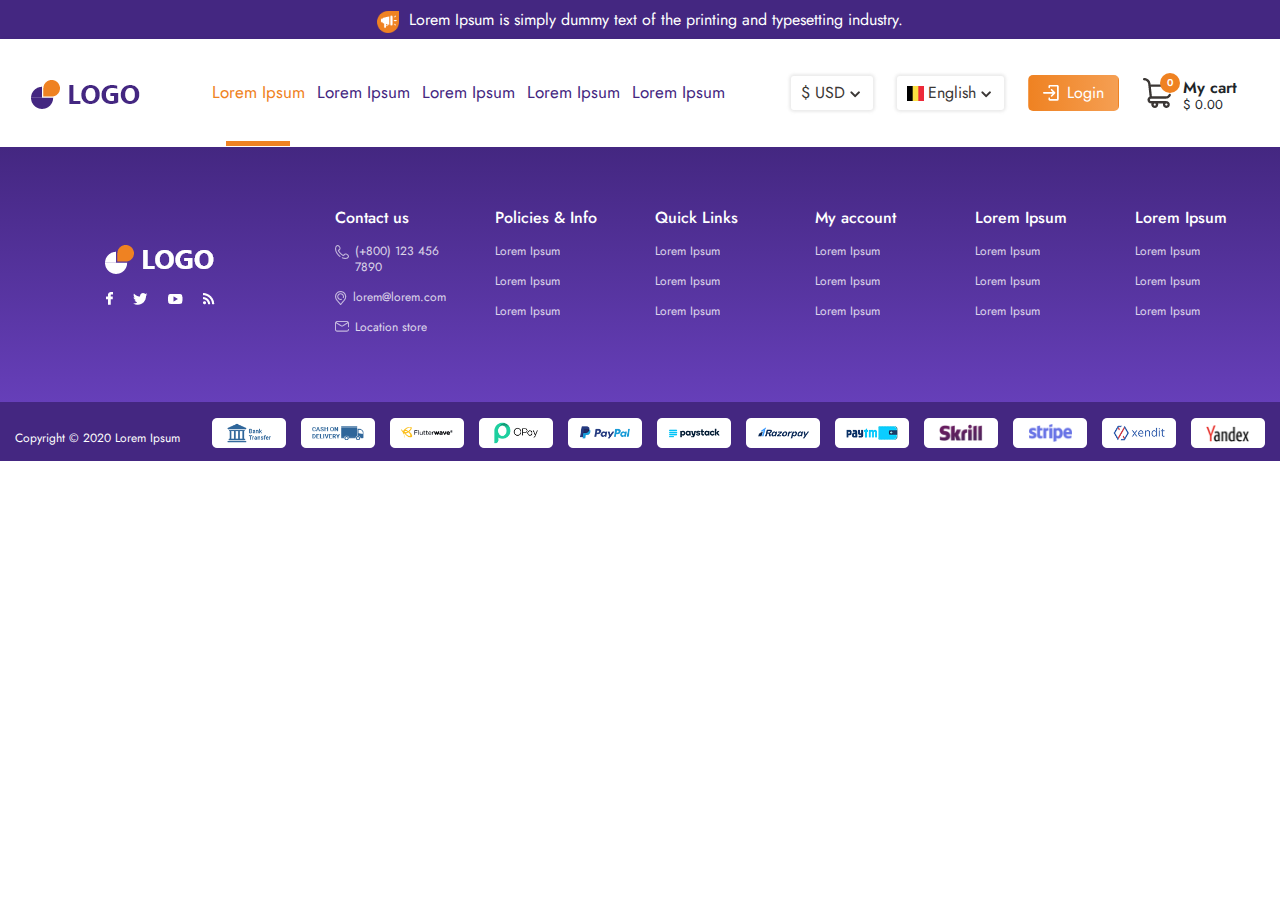
==== single-product.html @ 8834615b "initial commit" ====
<!DOCTYPE html>
<html lang="en">
  <head>
    <!-- Required meta tags -->
    <meta charset="UTF-8" />
    <meta
      name="viewport"
      content="width=device-width, initial-scale=1, shrink-to-fit=no"
    />

    <!--  CSS -->
    <link rel="stylesheet" href="css/bootstrap.min.css" />
    <link rel="stylesheet" href="fonts/fonts.css" />
    <link rel="stylesheet" href="css/style.css" />

    <title>All4bussness</title>
  </head>
  <body>
    <!-- Top notification bar -->
    <div class="top-bar bg-main text-white text-center">
      <div class="container">
	 
        <img alt="image" src="img/top-icon.png" /> Lorem Ipsum is simply dummy
        text of the printing and typesetting industry.
      </div>
    </div>
    <!-- Header  -->
    <header id="myHeader">
      <div class="container">
        <nav class="navbar navbar-expand-lg">
          <a class="navbar-brand" href="#"
            ><img alt="image" src="img/logo.png"
          /></a>
          <button
            class="navbar-toggler"
            type="button"
            data-toggle="collapse"
            data-target="#navbarSupportedContent"
            aria-controls="navbarSupportedContent"
            aria-expanded="false"
            aria-label="Toggle navigation"
          >
            <img src="img/menu.png" class="img-toggler" alt="menu">
          </button>

          <div class="collapse navbar-collapse" id="navbarSupportedContent">
            <ul class="navbar-nav mx-auto">
              <li class="nav-item active">
                <a class="nav-link" href="#">Lorem Ipsum</a>
              </li>
              <li class="nav-item">
                <a class="nav-link" href="#">Lorem Ipsum</a>
              </li>

              <li class="nav-item">
                <a class="nav-link" href="#">Lorem Ipsum</a>
              </li>

              <li class="nav-item">
                <a class="nav-link" href="#">Lorem Ipsum</a>
              </li>

              <li class="nav-item">
                <a class="nav-link" href="#">Lorem Ipsum</a>
              </li>
            </ul>

            <div class="header-right-listing">
              <ul class="d-flex">
                <li>
                 <div class="dropdown">
                    <a href="#" class=" js-link1"
                      >$ USD
                    </a>
                    <ul class=" js-dropdown-list1">
                      <li class="d-flex"> € EUR1 </li>
                      <li class="d-flex"> $ USD </li>
                      <li class="d-flex"> € EUR2 </li>
                      <li class="d-flex"> € EUR3 </li>
                      <li class="d-flex"> € EUR4 </li>
                      
                    </ul>
                  </div>
                </li>

                <li>
                  <div class="dropdown">
                    <a href="#" class="js-link"
                      ><img alt="image" src="img/flag.png" class="mr-1" />
                      English
                    </a>
                    <ul class="js-dropdown-list">
                      <li class="d-flex">
                        <img alt="image" src="img/flag.png" class="mr-1" />
                        English1
                      </li>
                      <li class="d-flex">
                        <img alt="image" src="img/flag.png" class="mr-1" />
                        English2
                      </li>
                      <li class="d-flex">
                        <img alt="image" src="img/flag.png" class="mr-1" />
                        English3
                      </li>
                    </ul>
                  </div>
                </li>

                <li>
                  <a
                    href="#"
                    class="top-login-btn btn bg-main2 text-white d-flex align-items-center"
                    ><img alt="image" src="img/signin.png" class="mr-2" />
                    Login</a
                  >
                </li>

                <li class="d-flex align-items-center position-relative cart-top">
                  <img alt="image" src="img/cart.png" />
                  <span>My cart <small class="d-block">$ 0.00</small></span>
                  <span class="cart-count position-absolute">0</span>
				  
				  <div class="cart-dropdown">
				      <div class="cart-empty">
					    <img src="img/cart-icon-empty.png">
						<p>Cart Is Blank</p>
					  </div>
				  </div>
                </li>
              </ul>
            </div>
          </div>
        </nav>
      </div>
    </header>
	
	



    <footer class="text-white">
      <div class="container">
        <div class="row">
          <div class="col-12 col-md-3">
            <div class="ft-left">
              <div class="logo-ft">
                <img alt="image" src="img/ft-logo.png" />
              </div>
              <div class="ft-social">
                <ul>
                  <li>
                    <a href="#"
                      ><img alt="image" src="img/facebook-logo.png"
                    /></a>
                  </li>
                  <li>
                    <a href="#"><img alt="image" src="img/twitt.png" /></a>
                  </li>
                  <li>
                    <a href="#"><img alt="image" src="img/youtube.png" /></a>
                  </li>
                  <li>
                    <a href="#"><img alt="image" src="img/wf.png" /></a>
                  </li>
                </ul>
              </div>
            </div>
          </div>

          <div class="col-12 col-md-9">
            <div class="row">
              <div class="col-6 col-md-2">
                <div class="ft-col">
                  <h3>Contact us</h3>
                  <ul>
                    <li>
                      <a href="#"
                        ><img alt="image" src="img/phone-call.png" /> (+800) 123
                        456 7890</a
                      >
                    </li>
                    <li>
                      <a href="#"
                        ><img alt="image" src="img/pin.png" />
                        lorem@lorem.com</a
                      >
                    </li>
                    <li>
                      <a href="#"
                        ><img alt="image" src="img/email.png" /> Location
                        store</a
                      >
                    </li>
                  </ul>
                </div>
              </div>

              <div class="col-6 col-md-2">
                <div class="ft-col">
                  <h3>Policies & Info</h3>
                  <ul>
                    <li><a href="#">Lorem Ipsum</a></li>
                    <li><a href="#">Lorem Ipsum</a></li>
                    <li><a href="#">Lorem Ipsum</a></li>
                  </ul>
                </div>
              </div>

              <div class="col-6 col-md-2">
                <div class="ft-col">
                  <h3>Quick Links</h3>
                  <ul>
                    <li><a href="#">Lorem Ipsum</a></li>
                    <li><a href="#">Lorem Ipsum</a></li>
                    <li><a href="#">Lorem Ipsum</a></li>
                  </ul>
                </div>
              </div>

              <div class="col-6 col-md-2">
                <div class="ft-col">
                  <h3>My account</h3>
                  <ul>
                    <li><a href="#">Lorem Ipsum</a></li>
                    <li><a href="#">Lorem Ipsum</a></li>
                    <li><a href="#">Lorem Ipsum</a></li>
                  </ul>
                </div>
              </div>
              <div class="col-6 col-md-2">
                <div class="ft-col">
                  <h3>Lorem Ipsum</h3>
                  <ul>
                    <li><a href="#">Lorem Ipsum</a></li>
                    <li><a href="#">Lorem Ipsum</a></li>
                    <li><a href="#">Lorem Ipsum</a></li>
                  </ul>
                </div>
              </div>
              <div class="col-6 col-md-2">
                <div class="ft-col">
                  <h3>Lorem Ipsum</h3>
                  <ul>
                    <li><a href="#">Lorem Ipsum</a></li>
                    <li><a href="#">Lorem Ipsum</a></li>
                    <li><a href="#">Lorem Ipsum</a></li>
                  </ul>
                </div>
              </div>
            </div>
          </div>
        </div>
      </div>
    </footer>

    <div class="footer-bottom">
      <div class="container">
        <div class="footer-row">
          <p>Copyright © 2020 Lorem Ipsum</p>
          <ul class="pg-listing">
            <li>
              <a href="#"><img alt="image" src="img/pay1.png" /></a>
            </li>
            <li>
              <a href="#"><img alt="image" src="img/pay2.png" /></a>
            </li>
            <li>
              <a href="#"><img alt="image" src="img/pay3.png" /></a>
            </li>
            <li>
              <a href="#"><img alt="image" src="img/pay4.png" /></a>
            </li>
            <li>
              <a href="#"><img alt="image" src="img/pay5.png" /></a>
            </li>
            <li>
              <a href="#"><img alt="image" src="img/pay6.png" /></a>
            </li>
            <li>
              <a href="#"><img alt="image" src="img/pay7.png" /></a>
            </li>
            <li>
              <a href="#"><img alt="image" src="img/pay8.png" /></a>
            </li>
            <li>
                <a href="#"><img alt="image" src="img/pay9.png" /></a>
              </li>
              <li>
                <a href="#"><img alt="image" src="img/pay10.png" /></a>
              </li>
              <li>
                <a href="#"><img alt="image" src="img/pay11.png" /></a>
              </li>
              <li>
                <a href="#"><img alt="image" src="img/pay12.png" /></a>
              </li>
          </ul>
        </div>
      </div>
    </div>

<div class="modal fade" id="buyModel" tabindex="-1" aria-labelledby="buyModel" aria-hidden="true">
  <div class="modal-dialog">
    <div class="modal-content">
      <div class="popup-content">
	     <img src="img/shopping-cart.png" class="pop-cart-img">
		 <h2>Where does it come from?</h2>
		 <p>Lorem Ipsum is simply dummy text of the printing and typesetting industry.</p>
		 <img src="img/popline.png" class="img-fluid img-popline">
		 <div class="pop-btn-row">
		    <a class="btn btn-poup bg-main2 " href="">Lorem Ipsum</a>
		    <a class="btn btn-poup bg-main " href="">Lorem Ipsum</a>
		 </div>
	  </div>
    </div>
  </div>
</div>

    <script src="js/jquery-3.5.1.slim.min.js"></script>
    <script src="js/bootstrap.min.js"></script>
    <script src="js/jquery.min.js"></script>

    <script>
      function updateSymbol(e) {
        var selected = $(".currency-selector option:selected");
        $(".currency-symbol").text(selected.data("symbol"));
        $(".currency-amount").prop("placeholder", selected.data("placeholder"));
        $(".currency-addon-fixed").text(selected.text());
      }

      $(".currency-selector").on("change", updateSymbol);

      updateSymbol();
    </script>
    <script>
      $(function () {
        var list = $(".js-dropdown-list");
        var link = $(".js-link");
        link.click(function (e) {
          e.preventDefault();
          list.slideToggle(200);
        });
        list.find("li").click(function () {
          var text = $(this).html();
          var icon = '<i class="fa fa-chevron-down"></i>';
          link.html(text + icon);
          list.slideToggle(200);
          if (text === "* Reset") {
            link.html("Select one option" + icon);
          }
        });
      });
    </script>
	
<script>
$(function() {
  var list = $('.js-dropdown-list1');
  var link = $('.js-link1');
  link.click(function(e) {
    e.preventDefault();
    list.slideToggle(200);
  });
  list.find('li').click(function() {
    var text = $(this).html();
    var icon = '<i class="fa fa-chevron-down"></i>';
    link.html(text+icon);
    list.slideToggle(200);
    if (text === '* Reset') {
      link.html('Select one option'+icon);
    }
  });
});
</script>
	<script>
$(document).ready(function(){
  $(".cart-top").click(function(){
    $(".cart-dropdown").slideToggle();
  });
  
});
</script>
<script>
window.onscroll = function() {myFunction()};

var header = document.getElementById("myHeader");
var sticky = header.offsetTop;

function myFunction() {
  if (window.pageYOffset > sticky) {
    header.classList.add("sticky");
  } else {
    header.classList.remove("sticky");
  }
}
</script>
  </body>
</html>
---- fonts/fonts.css ----
@import url("roboto/stylesheet.css");

@font-face {
    font-family: 'Jost';
    src: url('Jost-ExtraBoldItalic.woff2') format('woff2'),
        url('Jost-ExtraBoldItalic.woff') format('woff');
    font-weight: 800;
    font-style: italic;
    font-display: swap;
}

@font-face {
    font-family: 'Jost';
    src: url('Jost-Light.woff2') format('woff2'),
        url('Jost-Light.woff') format('woff');
    font-weight: 300;
    font-style: normal;
    font-display: swap;
}

@font-face {
    font-family: 'Jost';
    src: url('Jost-ExtraLightItalic.woff2') format('woff2'),
        url('Jost-ExtraLightItalic.woff') format('woff');
    font-weight: 200;
    font-style: italic;
    font-display: swap;
}

@font-face {
    font-family: 'Jost';
    src: url('Jost-ExtraBold.woff2') format('woff2'),
        url('Jost-ExtraBold.woff') format('woff');
    font-weight: 800;
    font-style: normal;
    font-display: swap;
}

@font-face {
    font-family: 'Jost';
    src: url('Jost-ExtraLight.woff2') format('woff2'),
        url('Jost-ExtraLight.woff') format('woff');
    font-weight: 200;
    font-style: normal;
    font-display: swap;
}

@font-face {
    font-family: 'Jost';
    src: url('Jost-Thin.woff2') format('woff2'),
        url('Jost-Thin.woff') format('woff');
    font-weight: 100;
    font-style: normal;
    font-display: swap;
}

@font-face {
    font-family: 'Jost';
    src: url('Jost-BlackItalic.woff2') format('woff2'),
        url('Jost-BlackItalic.woff') format('woff');
    font-weight: 900;
    font-style: italic;
    font-display: swap;
}

@font-face {
    font-family: 'Jost';
    src: url('Jost-Black.woff2') format('woff2'),
        url('Jost-Black.woff') format('woff');
    font-weight: 900;
    font-style: normal;
    font-display: swap;
}

@font-face {
    font-family: 'Jost';
    src: url('Jost-SemiBoldItalic.woff2') format('woff2'),
        url('Jost-SemiBoldItalic.woff') format('woff');
    font-weight: 600;
    font-style: italic;
    font-display: swap;
}

@font-face {
    font-family: 'Jost';
    src: url('Jost-MediumItalic.woff2') format('woff2'),
        url('Jost-MediumItalic.woff') format('woff');
    font-weight: 500;
    font-style: italic;
    font-display: swap;
}

@font-face {
    font-family: 'Jost';
    src: url('Jost-SemiBold.woff2') format('woff2'),
        url('Jost-SemiBold.woff') format('woff');
    font-weight: 600;
    font-style: normal;
    font-display: swap;
}

@font-face {
    font-family: 'Jost';
    src: url('Jost-Medium.woff2') format('woff2'),
        url('Jost-Medium.woff') format('woff');
    font-weight: 500;
    font-style: normal;
    font-display: swap;
}

@font-face {
    font-family: 'Jost';
    src: url('Jost-Regular.woff2') format('woff2'),
        url('Jost-Regular.woff') format('woff');
    font-weight: normal;
    font-style: normal;
    font-display: swap;
}

@font-face {
    font-family: 'Jost';
    src: url('Jost-ThinItalic.woff2') format('woff2'),
        url('Jost-ThinItalic.woff') format('woff');
    font-weight: 100;
    font-style: italic;
    font-display: swap;
}

@font-face {
    font-family: 'Jost';
    src: url('Jost-LightItalic.woff2') format('woff2'),
        url('Jost-LightItalic.woff') format('woff');
    font-weight: 300;
    font-style: italic;
    font-display: swap;
}

@font-face {
    font-family: 'Jost';
    src: url('Jost-Italic.woff2') format('woff2'),
        url('Jost-Italic.woff') format('woff');
    font-weight: normal;
    font-style: italic;
    font-display: swap;
}

@font-face {
    font-family: 'Jost';
    src: url('Jost-BoldItalic.woff2') format('woff2'),
        url('Jost-BoldItalic.woff') format('woff');
    font-weight: bold;
    font-style: italic;
    font-display: swap;
}

@font-face {
    font-family: 'Jost';
    src: url('Jost-Bold.woff2') format('woff2'),
        url('Jost-Bold.woff') format('woff');
    font-weight: bold;
    font-style: normal;
    font-display: swap;
}
---- css/style.css ----
* {
	font-family: 'Jost';
}

body {
	font-size: 16px;
}

.color {
	color: #442781 !important;
}

.bg-main {
	background: #442781;
}


.color2 {
	color: #ef8222 !important;
}

.bg-main2 {
	background: #ef8222;
}



/* top bar  */

.top-bar {
	padding: 6px 0;
}

.top-bar img {
	height: 22px;
	margin-right: 10px;
	margin-top: 5px;
}

.top-bar .container {
	display: flex;
	justify-content: center;
	align-items: center;
}

@media only screen and (min-width : 1200px) {
	
	.nav-item.active {
	position: relative;
}


.nav-item.active::after {
	content: "";
	display: block;
	background: rgb(239, 130, 34);
	position: absolute;
	bottom: -40px;
	width: 64px;
	height: 5px;
	left: 0;
	right: 0;
	margin: auto;
}
#myHeader.sticky .nav-item.active::after {
	bottom: -32px;
}
	.container, .container-lg, .container-md, .container-sm, .container-xl {
	max-width: 1500px;
}
}
.nav-item.active .nav-link {
	color: rgb(239, 130, 34) !important;
}
#myHeader.sticky {
	position: fixed;
	top: 0;
	left: 0;
	z-index: 123;
	background: white;
	width: 100%;
	padding: 15px 0;
}
header {
	box-shadow: 0px 3px 6px #00000029;
}
.category-listing li a.bg-main {
	background: #442781;
}

/* header */

.js-dropdown-list, .js-dropdown-list1 {
	list-style-type: none;
	padding: 0;
	margin: 0;
	position: absolute;
	z-index: 12;
	background: white;
	padding: 10px 10px;
	display:none;
	border-radius: 4px;
}

header {
	padding: 23px 0;
}

.header-right-listing ul {
	list-style-type: none;
	align-items: center;
	margin: 0;
	padding: 0;
}

header .navbar-expand-lg .navbar-nav .nav-link {
	color: #442781;
	font-size: 18px;
	padding: 0 14px;
}

.header-right-listing .input-group {
	align-items: center;
	background: white;
	box-shadow: 0 0 3px 2px #cccccc63;
	padding: 3px 12px;
	border-radius: 4px;
}

.header-right-listing .dropdown .js-link::after, .header-right-listing .dropdown .js-link1::after {
	content: "";
	background-image: url(..//img/ar-small-down.png);
	display: block;
	height: 15px;
	width: 15px;
	background-repeat: no-repeat;
	background-position: center;
	background-size: 11px;
	margin: 3px 0 0 3px;
}

.cart-dropdown {
	position: absolute;
	top: 52px;
	z-index: 12;
	background: white;
	text-align: center;
	box-shadow: -1px 2px 3px 2px rgba(49, 48, 48, 0.2);
	width: 120px;
	left: -20px;
	border-radius: 6px;
	padding: 10px 10px;
	display:none;
}

.cart-top {
	cursor: pointer;
}
.header-right-listing .dropdown .js-link, .header-right-listing .dropdown .js-link1 {
	text-decoration: none;
	color: #3B3735;
	font-size: 16px;
	display: flex;
	align-items: center;
}

.header-right-listing .dropdown {
	box-shadow: 0 0 3px 2px #cccccc63;
	padding: 5px 10px;
	border-radius: 3px;
}

.header-right-listing ul.js-dropdown-list {
	width: 126px;
    left: -17px;
    top: 36px;
    padding: 10px 10px 0;
    box-shadow: 0 0 3px 2px #cccccc63;
}

.header-right-listing ul.js-dropdown-list1{
		width: 106px;
		left: -23px;
		top: 36px;
		padding: 10px 10px 0;
		box-shadow: 0 0 3px 2px #cccccc63;
	}


.header-right-listing ul.js-dropdown-list li, .header-right-listing ul.js-dropdown-list1 li {
	align-items: center;
	margin: 0 0 10px;
}

.currency-selector {
	border: 0;
}

.ar-down-img {
	background: white;
	padding: 15px 10px 9px;
	position: absolute;
	right: 2px;
	top: 0;
	display: flex;
	justify-content: center;
	align-items: center;
}

.header-right-listing .input-group {
	align-items: center;
	background: white;
	box-shadow: 0 0 3px 2px #cccccc63;
	padding: 5px 11px 5px 15px;
	border-radius: 4px;
}


.input-group-addon.currency-symbol {
	font-weight: 600;
}
.header-right-listing ul li {
	margin: 0 12px;
}

.top-login-btn {
	padding: 5px 14px;
	border-radius: 5px;
	background: linear-gradient(to right, #ef8222, #f59f53);
}

.header-right-listing ul li.cart-top span {
	font-weight: 600;
	line-height: 17px;
	margin-left: 10px;
	margin-top: 6px;
}

.header-right-listing ul li.cart-top span.cart-count {
	background: red;
	background: #EF8222 0% 0% no-repeat padding-box;
	color: white;
	height: 20px;
	width: 20px;
	font: normal normal 600 10px/14px Jost;
	display: flex;
	justify-content: center;
	align-items: center;
	border-radius: 50%;
	margin: -20px 0 0 17px;
}

.banner-caption {
	background-image: url(..//img/banner.png);
	background-size: cover;
}

.banner-caption-inner {
	max-width: 780px;
	margin: 0 auto;
	padding: 130px 0 130px;
}

.carousel-control-next, .carousel-control-prev {
	width: 30px;
	height: 55px;
	opacity: 1;
	top: 0;
	bottom: 0;
	margin: auto 4%;
	border-radius: 5px;
}

.carousel-control-next {
	transform: rotate(180deg);
}

.banner-caption-inner h1 {
	font-size: 70px;
	font-weight: 300;
}

.banner-caption-inner h1 span {
	display: block;
	font-weight: 800;
	font-size: 84px;
}

.banner-caption-inner p {
	margin: 15px 0 15px;
	text-align: center;
	font: normal normal normal 20px/34px Jost;
	letter-spacing: 0px;
	color: #FFFFFF;
	opacity: 1;
}
.carousel-control-next img, .carousel-control-prev img {
	max-height: 18px;
}

.btn.btn-main.bg-white.color {
	font: normal normal 18px/38px Jost;
	letter-spacing: 0px;
	color: #442781;
	text-transform: uppercase;
	background: #FFFFFF 0% 0% no-repeat padding-box;
	box-shadow: 7px 12px 20px #0000000D;
	border-radius: 40px;
	opacity: 1;
	padding: 6px 31px;
	font-weight: 500;
}

.btn.btn-main.bg-white.color img {
	height: 17px;
	margin: -2px 0 0 10px;
}

.category-tag {
	background: rgba(252, 231, 246, 0.74) 0% 0% no-repeat padding-box;
	padding: 20px 0;
}

.category-listing li a {
	background: #EF8222;
	border-radius: 10px;
	padding: 2px 22px;
	display: block;
	margin: 0 8px;
	font: normal normal 16px/28px Jost;
	letter-spacing: 0px;
	color: #FFFFFF;
	opacity: 1;
	text-decoration: none;
}

.category-tag .container {
	display: flex;
	align-items: center;
	justify-content: center;
}


.category-tag h3 {
	margin: 0 15px 0 0;
	text-align: left;
	font-size: 20px;
	letter-spacing: 0px;
	color: #3B3735;
	opacity: 1;
	font-weight: 400;
}

.category-listing {
	list-style-type: none;
	display: flex;
	align-items: center;
	margin: 0;
	padding: 0;
}

.section-title {
	display: flex;
	align-items: center;
	font: normal normal bold 30px/40px Jost;
	letter-spacing: 0px;
	color: #442781;
	margin: 0;
}

.section-title img {
	margin-right: 8px;
}

.searchbox input {
	text-align: left;
	font: normal normal 17px/22px Jost;
	letter-spacing: 0px;
	color: #C9C9C9;
	background: #FFFFFF 0% 0% no-repeat padding-box;
	box-shadow: 0px 0px 6px #0000001A;
	border-radius: 100px;
	opacity: 1;
	width: 228px;
	height: 48px;
	border: 0;
	padding: 0 20px;
}

.searchbox {
	position: relative;
}

.home-trend-top {
	padding: 30px 0;
}

.product-wrapper {
	background: rgba(253, 237, 248, 0.5) 0% 0% no-repeat padding-box;
	border-radius: 10px;
}

.product-wrapper {
	background: rgba(253, 237, 248, 0.5) 0% 0% no-repeat padding-box;
	border-radius: 10px;
	width: 228px;
	text-align: center;
}

.product-img .primg {
	width: 192px;
	height: 192px;
	border-radius: 10px;
	opacity: 1;
}

.cn-flag {
	background: rgba(255, 255, 255, 0.68) 0% 0% no-repeat padding-box;
	border-radius: 0px 0px 10px 10px;
	bottom: 0;
	left: 0;
	height: 47px;
	display: flex;
	align-items: center;
	justify-content: center;
	width: 206px;
	text-align: left;
	font: normal normal normal 11px/15px Jost;
	letter-spacing: 0px;
	color: #303030;
	opacity: 1;
}

.home-new-products .section-title.color2 {
	margin-bottom: 10px;
}

.cn-flag.position-absolute img {
	max-width: 16px;
	margin-right: 6px;
}



.rating-row {
	align-items: center;
	justify-content: center;
	padding: 18px 0;
}

.rating-row img {
	margin: 0 5px;
}

.pr-content h3 {
	margin: 0;
	font: normal normal bold 17px/22px Jost;
	letter-spacing: 0px;
	color: #303030;
	opacity: 1;
}

.pr-content p {
	margin: 10px 0;
	font: normal normal normal 14px/19px Jost;
	letter-spacing: 0px;
	color: #303030;
	opacity: 1;
}

.price {
	font: normal normal bold 22px/30px Jost;
	letter-spacing: 0px;
	color: #303030;
	opacity: 1;
	margin-bottom: 12px;
}

.btn.btn-product.bg-main.text-white {
	width: 97px;
	height: 33px;
	border-radius: 0px 10px 10px 0px;
	opacity: 1;
	font: normal normal 600 15px/20px Jost;
}

.btn.btn-product.bg-main2.text-white {
	border-radius: 10px 0px 0px 10px;
	font: normal normal 600 15px/20px Jost;
	letter-spacing: 0px;
	opacity: 1;
	width: 97px;
	height: 33px;
}

.product-buttons {
	justify-content: center;
}

.product-wrapper {
	background: rgba(253, 237, 248, 0.5) 0% 0% no-repeat padding-box;
	border-radius: 10px;
	width: 228px;
	text-align: center;
	padding: 20px 0;
}

.btn {
	box-shadow: none !important;
}

.product-row {
	justify-content: flex-start;
}

.product-wrapper {
	background: rgba(253, 237, 248, 0.5) 0% 0% no-repeat padding-box;
	border-radius: 10px;
	width: 228px;
	text-align: center;
	padding: 20px 0;
	margin: 0 8px 30px 0;
}

.stats-row {
	background: RGB(255, 255, 255) 0% 0% no-repeat padding-box;
	border: 1px solid RGB(226, 226, 226);
	border-radius: 160px;
	opacity: 1;
	padding: 18px 80px;
}

.stats-text {
	margin-left: 10px;
}

.stats-text h4 {
	font: normal normal bold 20px/27px Jost;
	letter-spacing: 0px;
	color: #442781;
	opacity: 1;
	margin: 4px 0;
}

.stats-text p {
	margin: 0;
	text-align: left;
	font: normal normal normal 18px/24px Jost;
	letter-spacing: 0px;
	color: #3B3735;
	opacity: 1;
}

.stats-home {
	padding: 30px 0 20px;
}

.home-new-products .category-listing li a {
	width: 123px;
	height: 47px;
	display: flex;
	justify-content: center;
	align-items: center;
	font: normal normal 19px/16px Jost;
	background: #3B3735;
}

.home-new-products .category-listing li a:hover {
	background: #EF8222;
	transition: all 0.6s;
}

.see-more {
	display: flex;
	align-items: center;
	justify-content: center;
	background: #FFFFFF 0% 0% no-repeat padding-box;
	border: 1px solid #E2E2E2;
	height: 48px;
	font: normal normal 16px/21px Jost;
	letter-spacing: 0px;
	color: #3B3735;
	opacity: 1;
	text-decoration: none !important;
}

.see-more img {
	margin-right: 8px;
	max-height: 16px;
}

.img-fluid.img-banner-ads {
	position: absolute;
	top: 0;
	left: 0;
	z-index: -1;
	height: 100%;
	width: 100%;
	object-fit: cover;
	object-position: top;
}

.banner-ads {
	position: relative;
}

.ad-caption h3 {
	font: normal normal bold 50px/50px Jost;
	letter-spacing: -3.1px;
	color: #FFFFFF;
	text-transform: capitalize;
	opacity: 1;
	margin: 0;
}

.ad-caption {
	text-align: center;
	padding: 20px 0;
}
.ad-caption p {
	font: normal normal normal 20px/26px Jost;
	letter-spacing: 0px;
	color: #FFFFFF;
	margin: 10px 0 10px;
}

.ad-caption a {
	background: white;
	border-radius: 100px;
	font: normal normal 600 15px/20px Jost;
	letter-spacing: 0px;
	color: #3B3735;
	opacity: 1;
	padding: 11px 21px;
	display: block;
	max-width: 150px;
	margin: 0 auto 0;
}

.banner-ads {
	margin: 60px 0 0;
}

.main-categories {
	padding: 50px 0;
}

.categories-listing-row {
	flex-flow: wrap;
	margin-top: 30px;
}


.category-home {
	display: flex;
	align-items: center;
	background: #FEF8FC 0% 0% no-repeat padding-box;
	border-radius: 10px;
	opacity: 1;
	width: calc(25% - 20px);
	margin: 0 20px 20px 0;
	padding: 20px 30px;
}

.category-home img {
	width: 104px;
	height: 104px;
	object-fit: cover;
	border-radius: 5px;
	opacity: 1;
}

.category-home h3 {
	margin: 0 0 0 20px;
	padding: 0;
	text-align: left;
	font: normal normal bold 30px/40px Jost;
	letter-spacing: 0px;
	color: #303030;
	opacity: 1;
}

.blog-content {
	width: calc(100% - 167px - 20px);
}

.blog-wrapper .blog-img {
	width: 167px;
	height: 124px;
	object-fit: cover;
	object-position: left center;
	border-radius: 5px 0px 0px 5px;
	margin-right: 20px;
}

.blog-content h4 {
	margin: 0 0 6px;
	font: normal normal 400 24px/27px Jost;
	letter-spacing: 0px;
	color: #FFFFFF;
}

.blog-content p {
	font: normal normal 400 14px/25px Jost;
	letter-spacing: 0px;
	color: #FFFFFF;
	opacity: 1;
}


.blog-wrapper { 
	display: flex;
	align-items: center;
	margin-bottom: 30px;
	border-radius: 5px;
}

.blog-para {
	text-align: center;
	font: normal normal normal 15px/20px Jost;
	letter-spacing: 0px;
	color: #2E2727;
	opacity: 1;
	margin: 0;
}


.blog-more {
	display: block;
	font: normal normal 21px/28px Jost;
	letter-spacing: 0px;
	color: #AAAAAA;
	opacity: 1;
	margin: 8px 0;
	text-decoration: none !important;
}

.home-blog {
	margin: 10px 0 40px;
}

.blog-more img {
	display: block;
	margin: 4px auto 0;
	width: 18px;
}


footer {
	padding: 60px 0;
}

footer ul {
	list-style-type: none;
	padding: 0;
	margin: 0;
}

.ft-col h3 {
	font: normal normal 500 16px/21px Jost;
}

.ft-col ul li a {
	display: flex;
	align-items: flex-start;
	text-align: left;
	font: normal normal normal 12px/16px Jost;
	letter-spacing: 0px;
	color: #FFFFFF;
	opacity: 0.8;
	padding: 7px 0 7px;
	text-decoration: none;
}

.ft-col ul li a img {
	margin: 2px 6px 0 0;
}

.ft-social ul {
	display: flex;
	margin-top: 10px;
	justify-content: center;
}

.ft-social ul li a {
	margin: 0 10px;
}

.ft-left {
	text-align: center;
}


.ft-left {
	display: flex;
	flex-flow: column;
	align-items: center;
	justify-content: center;
	height: 100%;
}


.footer-row p {
	margin: 0;
	text-align: left;
	font: normal normal normal 12px/16px Jost;
	letter-spacing: 0px;
	color: #FFFFFF;
	opacity: 1;
}


.footer-bottom {
	background: #442781;
	opacity: 1;
	padding: 16px 0 3px;
}

.footer-row {
	display: flex;
	justify-content: space-between;
	margin: 0;
	align-items: center;
}

.pg-listing {
	list-style-type: none;
	margin: 0;
	padding: 0;
	display: flex;
}

footer {
	background: linear-gradient(to top, rgb(102, 63, 185), #442781);
}

.pg-listing li a {
	margin-left: 15px;
}

.img-toggler {
	height: 22px;
}

.pg-listing {
	flex-flow: wrap;
}
.pg-listing li {
	margin-bottom: 10px;
}


	
	.home-new-products .category-listing {
	width: calc(100% - 280px);
}
	
	.category-listing {
	flex-flow: wrap;
}

.home-new-products .category-listing li {
	margin-bottom: 10px;
}

.product-wrapper {
	width: 16%;
	max-width: 220px;
}

.search-icon-home {
	position: absolute;
	right: 16px;
	margin-top: 15px;
}

.modal-dialog {
	max-width: 850px;
}

.modal-content {
	border: 0;
}

.popup-content h2 {
	margin: 20px 0 0;
	font: normal normal bold 57px/76px Jost;
	letter-spacing: 0px;
	color: #442781;
}
.popup-content {
	text-align: center;
	padding: 50px 0;
}

.popup-content p {
	font: normal normal normal 20px/27px Jost;
	letter-spacing: 0px;
	color: #3B3735;
	margin: 15px 0;
}

.img-fluid.img-popline {
	margin-bottom: 30px;
	margin-top: 10px;
}

.pop-btn-row .btn.btn-poup {
	display: inline-block;
	min-width: 208px;
	font: normal normal 400 20px/27px Jost;
	letter-spacing: 0px;
	color: #FFFFFF;
	margin: 0 10px;
	padding: 14px 0;
}

/* categories page */

.catg-property-wrapper .product-wrapper {
	width: 19%;
}

.product-category-page {
	padding: 50px 0;
}

.sidebar {
	width: 228px;
	border-radius: 10px;
}

.sidebar-block h2 {
	margin: 0;
	background: #442781 0% 0% no-repeat padding-box;
	border-radius: 10px 10px 0px 0px;
	font: normal normal 18px/24px Jost;
	letter-spacing: 0px;
	color: #FFFFFF;
	opacity: 1;
	text-align: center;
	padding: 15px 0;
}

.sidebar-block ul li a {
	font: normal normal 17px/22px Jost;
	letter-spacing: 0px;
	color: #303030;
	padding: 18px 14px;
	display: block;
	box-shadow: 0px 0px 6px #0000000F;
	text-decoration: none;
}

.sidebar-block ul {
	padding: 0;
	list-style-type: none;
	margin: 0;
}

.sidebar-block {
	box-shadow: 0px 0px 6px #0000000F;
}

.sidebar-search {
	padding: 20px 10px;
}


.sidebar-search input {
	width: 100%;
	border: 1px solid #E2E2E2;
	border-radius: 20px;
	height: 40px;
	padding: 0 15px;
}

.sidebar-search a {
	display: block;
	text-align: center;
	font: normal normal normal 13px/24px Jost;
	letter-spacing: 0px;
	color: #442781;
	text-decoration: none;
	margin: 7px 0 0;
}

.sidebar-colors {
	display: flex;
	flex-flow: wrap;
	padding: 20px 10px;
}

.sidebar-colors span {
	display: block;
	width: 27px;
	height: 27px;
	margin: 0 7px 8px;
}

.category-row {
	display: flex;
}

.catg-property-wrapper {
	width: calc(100% - 230px);
	padding-left: 25px;
}

.sidebar-tags {
	padding: 20px 20px;
}

.sidebar-tags {
	display: flex;
	justify-content: space-between;
	flex-flow: wrap;
}

.sidebar-tags a {
	border: 1px solid #E2E2E2;
	border-radius: 20px;
	display: flex;
	text-decoration: none;
	font: normal normal normal 12px/20px Jost;
	letter-spacing: 0px;
	color: rgb(100, 100, 100);
	width: 89px;
	height: 36px;
	text-align: center;
	justify-content: center;
	align-items: center;
	margin-bottom: 14px;
}

.sidebar-tags a:hover, .sidebar-tags a.active {
	color: #EF8222;
	border-color: #EF8222;
}

.filter-rating-row {
	display: flex;
	justify-content: space-between;
	align-items: center;
}

.filter-rating-row .d-flex {
	align-items: center;
}

.filter-rating-row input {
	margin: 2px 10px 0 0;
}
.sidebar-rating-filter {
	padding: 14px 15px;
}

.filter-rating-row span {
	font: normal normal 15px/18px Jost;
	letter-spacing: 0px;
	color: #7D7D7D;
}

.inner-pages-breadcrumb {
	display: flex;
	justify-content: space-between;
	align-items: center;
	margin-right: 20px;
}

.inner-pages-breadcrumb h2 {
	margin: 0;
	font-size: 24px;
	letter-spacing: 0px;
	color: #646464;
	font-weight: 600;
}

.inner-pages-breadcrumb p {
	margin: 0;
	font: normal normal normal 14px/19px Jost;
	letter-spacing: 0px;
	color: #979797;
}
.product-sort-row {
	display: flex;
	justify-content: space-between;
	align-items: center;
	background: #BEFAFD 0% 0% no-repeat padding-box;
	border-radius: 10px;
	padding: 10px 20px;
	margin-right: 20px;
	margin-top: 25px;
	margin-bottom: 25px;
}
.product-sort-row p {
	margin: 0;
	font: normal normal normal 15px/24px Jost;
	letter-spacing: 0px;
	color: #979797;
}

.product-sort-row p span {
	display: inline-block;
	background: #979797 0% 0% no-repeat padding-box;
	width: 6px;
	height: 6px;
	border-radius: 50%;
	position: relative;
	top: -2px;
	margin-right: 2px;
}

.sort-filter {
	background: RGB(255, 255, 255) 0% 0% no-repeat padding-box;
	border: 1px solid #E2E2E2;
	border-radius: 20px;
	padding: 0px 28px;
	display: flex;
	align-items: center;
	height: 40px;
}

.sort-filter label {
	font: normal normal normal 13px/20px Jost;
	letter-spacing: 0px;
	color: #646464;
	margin: 2px 3px 0 0;
}

.sort-filter select {
	border: 0;
	font: normal normal bold 13px/24px Jost;
	letter-spacing: 0px;
	color: #646464;
}

.sidebar-search .cancel-img {
	position: absolute;
	right: 32px;
	margin: 14px 0 0 0;
}

.price-sidebar-slider {
	padding: 20px 20px;
}

#slider-range {
	margin: 0 0 10px;
}

.price-caption {
	display: flex;
	align-items: center;
	justify-content: center;
}

.price-caption span {
	font: normal normal normal 13px/24px Jost;
	letter-spacing: 0px;
	color: #646464;
}

#slider-range-value1, #slider-range-value2, .price-caption span.dashed {
	font: normal normal bold 13px/24px Jost;
	letter-spacing: 0px;
	color: #442781;
}


/* single categories */

.banner-caption-ctg {
	display: flex;
	align-items: center;
	max-width: 800px;
	margin: 0 auto;
}


.single-ctg-banner {
	background-image: url(..//img/ctbg.png);
	color: white;
	background-size: cover;
	padding: 60px 0;
}

.text-caption h2 {
	margin: 0;
	font-size: 72px;
	font: normal normal bold 72px/95px Roboto;
}
.text-caption p {
	font: normal normal normal 17px/23px Roboto;
	margin: 0;
}

.text-caption {
	padding: 0 0 0 30px;
}

.ctg-banner-img-wrapper img {
	position: relative;
	top: 15px;
}

header .navbar-expand-lg .navbar-nav .nav-link:hover {
	color: rgb(239, 130, 34);
}

@media only screen and (min-width: 992px) and (max-width : 1024px) {
	
	footer .container {
	max-width: 100%;
}
	.col-6.col-md-2 {
	flex: 0 0 33%;
	max-width: 33%;
	margin-bottom: 20px;
}
}
@media only screen and (min-width: 992px) and (max-width : 1199px) {
	
	.catg-property-wrapper .product-wrapper {
	width: 32%;
	max-width: inherit;
}
	
		.category-home {
	width: calc(33% - 20px);
}
	
	footer .container {
	max-width: 100%;
}
	.navbar-brand {
	margin: 0;
}

.product-wrapper {
	width: 24.1%;
}
.home-new-products .section-title {
	width: 250px;
}

.home-new-products .category-listing {
	width: calc(100% - 250px);
	flex-flow: wrap;
}

.home-new-products .category-listing li {
	margin-bottom: 11px;
}

.category-listing {
	flex-flow: wrap;
}

.category-home {
	padding: 10px 10px;
}

.stats-row {
	opacity: 1;
	padding: 14px 16px;
}

header .navbar-expand-lg .navbar-nav .nav-link {
	color: #442781;
	font-size: 14px;
	padding: 0 4px;
}
.header-right-listing ul li {
	margin: 0 5px;
}

header .container {
	max-width: 100%;
}

.navbar.navbar-expand-lg {
	padding: 0;
}
}
@media only screen and (min-width: 1200px) and (max-width : 1300px) {
	.product-wrapper {
	width: 19.3%;
}
	
	header .navbar-expand-lg .navbar-nav .nav-link {
	color: #442781;
	font-size: 17px;
	padding: 0 6px;
}
}
@media only screen and (min-width: 768px) and (max-width : 991px) {
	
	.catg-property-wrapper .product-wrapper {
	width: 48%;
}

.product-sort-row {
	flex-flow: column;
	align-items: flex-start;
}

.product-sort-row .sort-filter {
	margin-top: 10px;
}
		.category-home {
	width: calc(50% - 20px);
}
	
	.pg-listing {
	justify-content: center;
}
	
.cn-flag.position-absolute {
	width: 207px;
	left: 0;
}
	
	.footer-row {
	flex-flow: wrap;
	justify-content: center;
}

.footer-row p {
	margin-bottom: 15px;
}
	
	.blog-content {
	width: 100%;
	text-align: center;
	margin-top: 30px;
}

footer .col-6.col-md-2 {
	flex: 0 0 33.3%;
	max-width: 33.333333%;
	margin-bottom: 20px;
}
.blog-wrapper .blog-img {
	margin: 18px auto -10px;
}

.blog-wrapper {
	flex-flow: wrap;
}
	
	.category-home {
	width: calc(50% - 20px);
}
	
	.home-new-products .category-listing {
	width: calc(100% - 280px);
}
	
	.category-listing {
	flex-flow: wrap;
}

.home-new-products .category-listing li a {
	width: 80px;
	height: 34px;
	font: normal normal 15px/16px Jost;
}
.category-tag h3 {
	width: 130px;
}

.category-listing li a {
	padding: 2px 12px;
	margin: 4px 3px;
	font: normal normal 15px/25px Jost;
}

.product-wrapper {
	width: 32.1%;
}

.stats-row {
	padding: 0;
	border: 0;
	flex-flow: wrap;
}

.stats-box{
	border: 1px solid RGB(226, 226, 226);
	width: 49%;
	margin-bottom: 15px;
	padding: 15px;
	border-radius: 10px;
}

.category-listing {
	flex-flow: wrap;
}
	
	.banner-caption-inner {
	max-width: 780px;
	margin: 0 auto;
	padding: 90px 50px 90px;
}

.banner-caption-inner h1 {
	font-size: 60px;
}

.carousel-control-next, .carousel-control-prev {
	
	margin: auto 20px;
}

.banner-caption-inner h1 span {
	font-size: 65px;
}

	#navbarSupportedContent {
	position: absolute;
	background: white;
	left: 0;
	top: 70px;
	z-index: 12;
	width: 100%;
}
.header-right-listing {
	padding: 0 0 20px;
}
.navbar-nav.mx-auto {
	display: flex;
	flex-flow: revert;
	margin-bottom: 16px;
}
}

body.hidden {
	overflow: hidden;
}
@media only screen and (max-width: 767px) {
	
	.ctg-banner-img-wrapper img {
	max-width: 100%;
	height: 215px;
	top: 0;
}

.text-caption {
	padding: 00 ;
	text-align: center;
}

.single-ctg-banner {
	padding: 40px 0;
}

.text-caption h2 {
	margin: 5px 0 0;
	font: normal normal bold 50px/70px Roboto;
}

.text-caption p {
	font: normal normal normal 15px/20px Roboto;
	margin: 0;
}
	
	.banner-caption-ctg {
	flex-flow: column;
}

.cn-flag {
	flex-flow: column;
}	
	
	.product-category-page {
	padding-top: 0;
	padding-bottom: 22px;
}
	
	.category-row {
	flex-flow: wrap;
}

.sidebar {
	width: 100%;
}

.catg-property-wrapper {
	width: 100%;
	padding-left: 0;
}

.inner-pages-breadcrumb {
	flex-flow: column;
	align-items: flex-start;
	margin: 20px 0 0;
}

.product-sort-row {
	flex-flow: column;
	align-items: flex-start;
	margin-right: 0;
}

.sort-filter {
	margin-top: 10px;
}
.inner-pages-breadcrumb h2 {
	margin-bottom: 10px;
}

.sidebar-tags {
	justify-content: flex-start;
}

.sidebar-tags a {
	width: auto;
	min-width: 70px;
	margin-right: 10px;
}

.catg-property-wrapper .product-wrapper {
	width: 48%;
}
.sidebar {
	display: none;
}

.sidebar {
	position: fixed;
	top: 0;
	background: white;
	left: 0;
	width: 100%;
	z-index: 12;
	overflow: scroll;
	height: 100%;
}
	.filter-product {
	display: block !important;
	position: fixed;
	bottom: 10px;
	left: 10px;
	background: white;
	height: 54px;
	padding: 7px 7px;
	border-radius: 8px;
	box-shadow: 0 0 8px 4px rgba(72, 68, 68, 0.37);
	z-index: 123;
	cursor: pointer;
}
	.search-icon-home {
	position: absolute;
	right: auto;
	margin-top: 15px;
	margin-left: -50px;
}
	.product-row {
	justify-content: space-around;
}
	#navbarSupportedContent {
	position: absolute;
	background: white;
	left: 0;
	top: 57px;
	z-index: 12;
	width: 100%;
}

#navbarSupportedContent ul.navbar-nav.mx-auto li a {
	display: block;
	padding: 12px 14px;
	border-bottom: 1px solid rgb(236, 232, 232);
}

.header-right-listing ul {
	flex-flow: wrap;
	align-items: flex-start;
	padding: 15px 0;
}

.header-right-listing ul li {
	margin: 12px 12px 0;
}
	
	.home-new-products .category-listing li a {
	width: 80px;
	height: 35px;
	display: flex;
	justify-content: center;
	align-items: center;
	font: normal normal 19px/12px Jost;
	background: #3B3735;
}

.home-new-products .category-listing {
	margin-top: 10px;
	width: 100%;
}
.banner-ads {
	margin: 20px 0 0;
	padding: 0 15px;
}
.ad-caption p {
	font: normal normal normal 16px/22px Jost;
	letter-spacing: 0px;
	color: #FFFFFF;
	margin: 10px 0 10px;
}

.main-categories {
	padding: 30px 0;
}

.category-home {
	border-radius: 10px;
	opacity: 1;
	width: calc(50% - 10px);
	margin: 10px auto;
	padding: 10px 10px 5px;
	flex-flow: column;
}

.categories-listing-row {
	flex-flow: wrap;
	margin-top: 10px;
}

.blog-wrapper {
	flex-flow: column;
	padding: 20px;
}
.blog-wrapper .blog-img {
	width: auto;
	height: auto;
	max-width: 100%;
	border-radius: 5px;
	margin: 0;
}

.blog-content {
	width: 100%;
	text-align: center;
	margin-top: 10px;
}

.footer-row {
	flex-flow: column;
}

.pg-listing {
	flex-flow: wrap;
	margin-top: 15px;
	justify-content: center;
}

.pg-listing li a {
	margin-left: 4px;
}
.pg-listing li {
	margin-bottom: 4px;
}

.ft-col {
	margin-top: 22px;
}


footer {
	padding: 20px 0;
}

.navbar.navbar-expand-lg {
	padding: 0;
}
.category-home h3 {
	margin: 0;
	padding: 0;
	text-align: left;
	font: normal normal bold 20px/40px Jost;
	letter-spacing: 0px;
	color: #303030;
	opacity: 1;
}

.category-home img {
	width: 100%;
}

.ad-caption h3 {
	font: normal normal bold 36px/36px Jost;
	letter-spacing: 0;
}
	.btn.btn-product.bg-main.text-white {
	width: 50%;
	height: 33px;
	border-radius: 0px 10px 10px 0px;
	opacity: 1;
	font: normal normal 400 11px/20px Jost;
}

.stats-row {
	flex-flow: wrap;
	border-radius: 12px;
	padding: 20px 15px;
	border: 0;
}

.stats-box {
	border: 1px solid RGB(226, 226, 226);
	width: 100%;
	border-radius: 7px;
	margin: 0 0 16px;
	padding: 15px 10px;
}

.home-new-products {
	margin-top: -30px;
}

.btn.btn-product.bg-main2.text-white {
	border-radius: 10px 0px 0px 10px;
	font: normal normal 400 11px/20px Jost;
	letter-spacing: 0px;
	opacity: 1;
	width: 50%;
	height: 33px;
}
	.product-img .primg {
	width: 100%;
	height: 115px;
	object-fit: cover;
}
	.cn-flag {
	width: 100%;
	left: 0;
}

.rating-row {
	align-items: center;
	justify-content: center;
	padding: 12px 0 6px;
}
	.product-wrapper {
	width: 48%;
	margin: 0 0 20px;
	padding: 0;
}
	
	.category-tag .container {
	flex-flow: column;
}

.category-listing {
	flex-flow: wrap;
}

.category-listing li a {
	padding: 2px 10px;
	margin: 5px 5px;
	font: normal normal 12px/23px Jost;
}

.category-tag h3 {
	margin: 0 0 15px;
}

.home-trend-top {
	flex-flow: column;
}

.home-trend-top {
	flex-flow: column;
	padding: 25px 0;
}

.searchbox {
	margin-top: 15px;
}

.section-title {
	font: normal normal bold 22px/30px Jost;
}
	.searchbox input {
	width: 100%;
	max-width: 350px;
}
	.carousel-control-next, .carousel-control-prev {
	width: 20px;
	height: 38px;
	opacity: 1;
	top: 0;
	bottom: 0;
	margin: auto 6px;
	border-radius: 5px;
}
	.top-bar .container {
	display: flex;
	justify-content: flex-start;
	align-items: flex-start;
	text-align: left;
	font-size: 13px;
	line-height: 15px;
}
	header {
	padding: 10px 0;
}
	
	.banner-caption-inner {
	padding: 50px 30px;
}

	.banner-caption-inner h1 {
	font-size: 36px;
}

.banner-caption-inner h1 span {
	font-size: 36px;
}
.banner-caption-inner p {
	margin: 7px 0 7px;
	font: normal normal normal 15px/24px Jost;
}
}
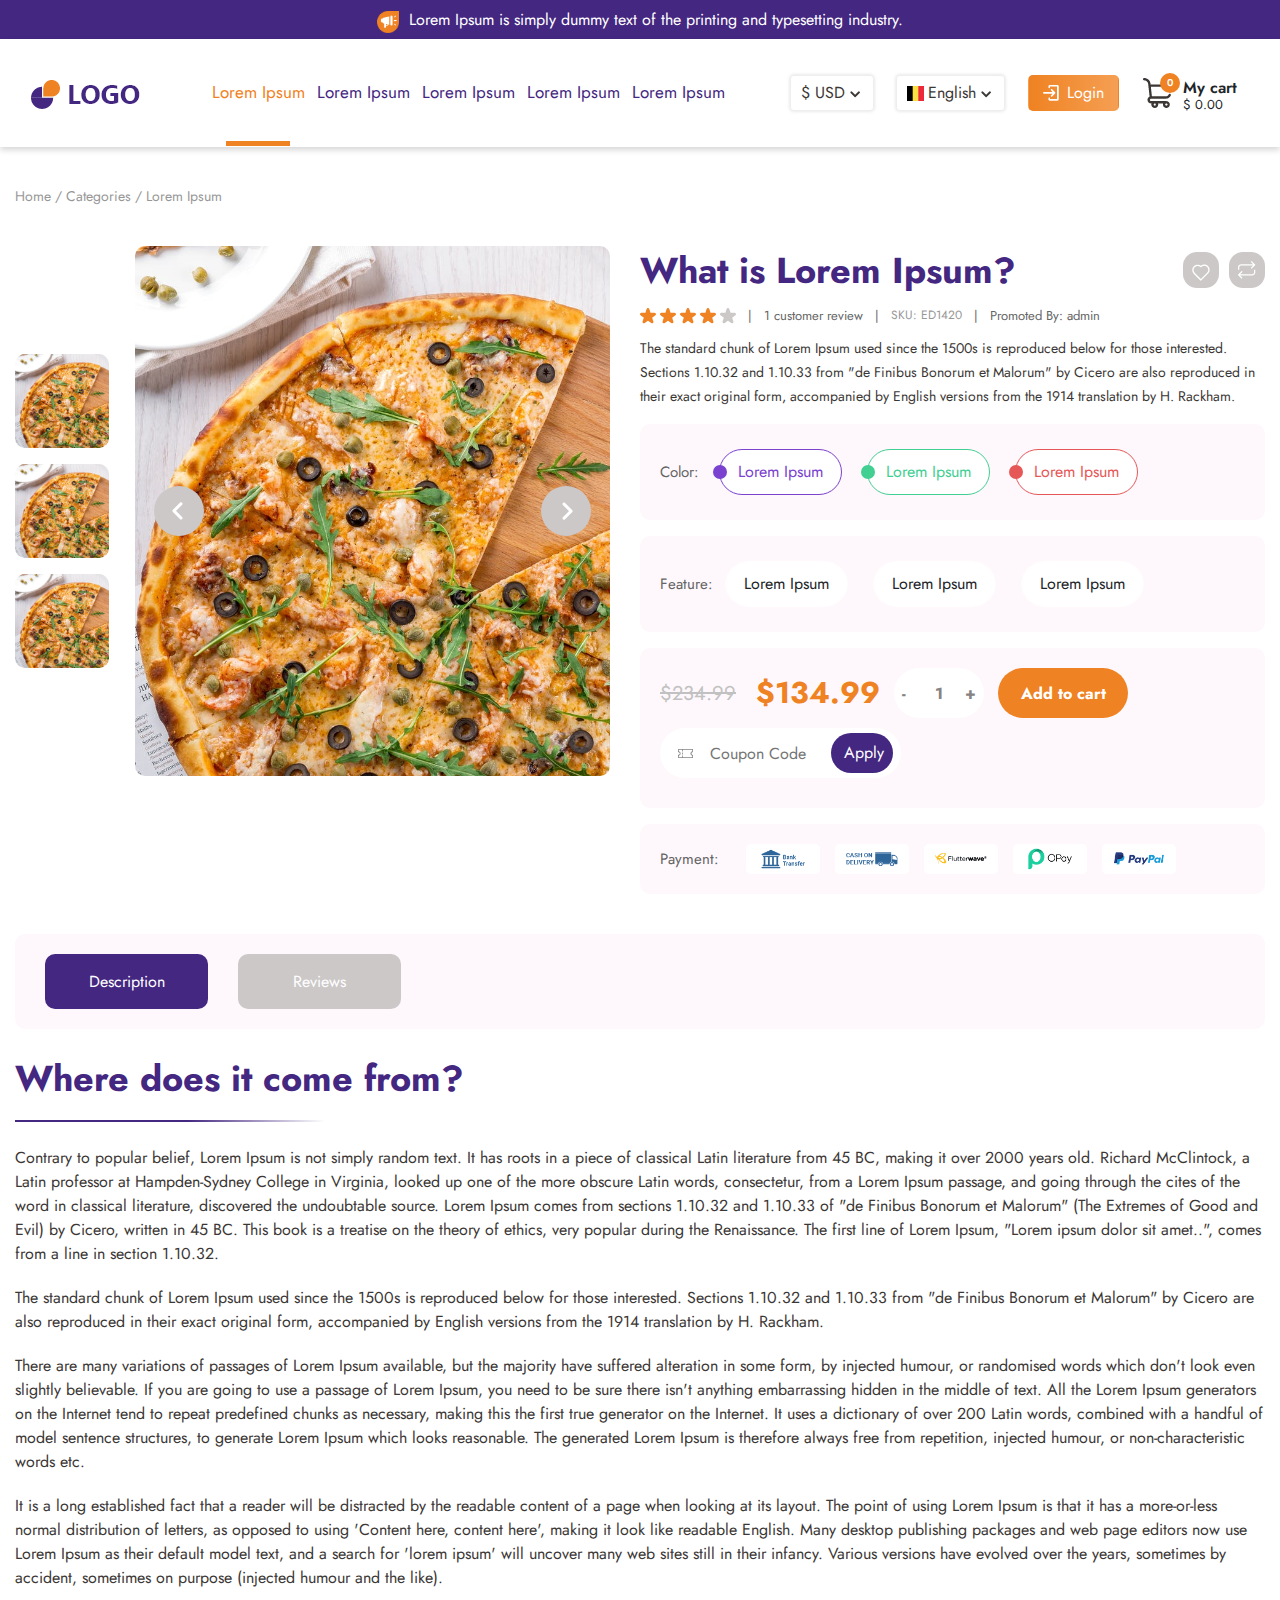
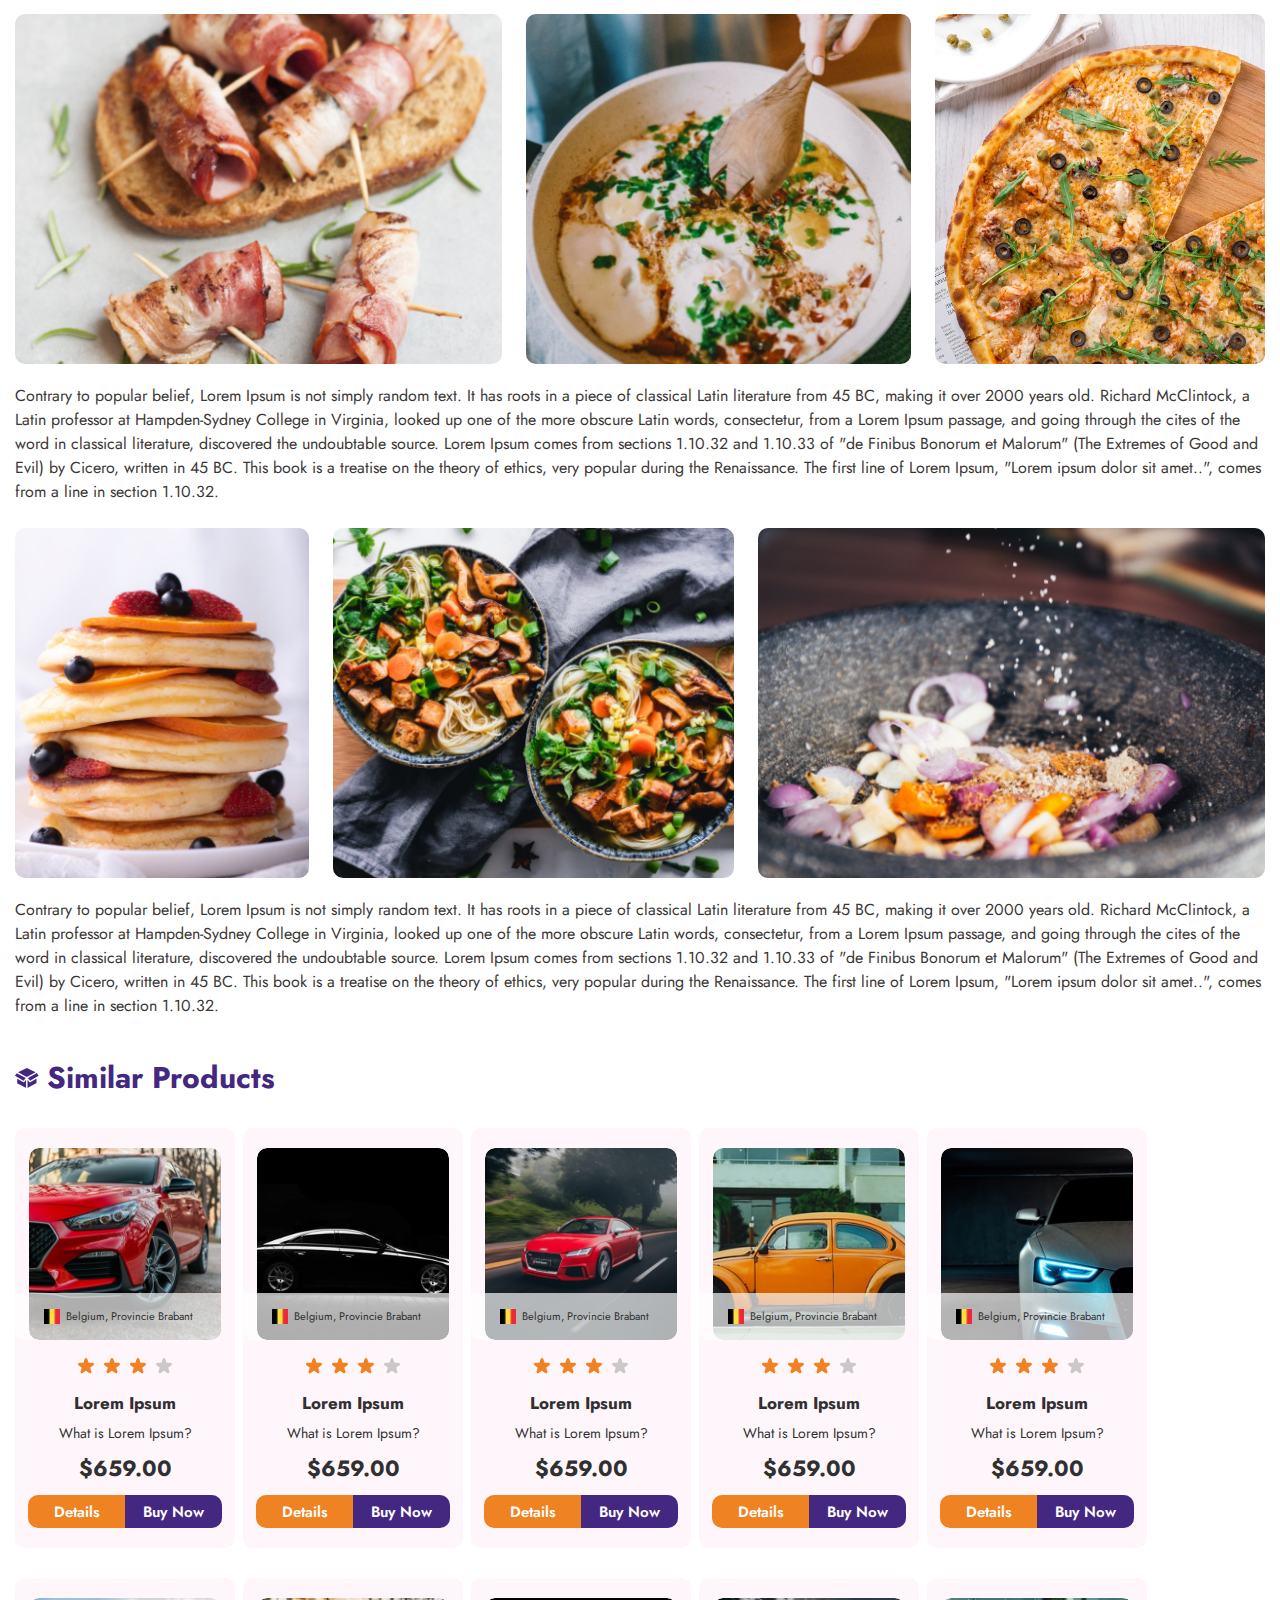
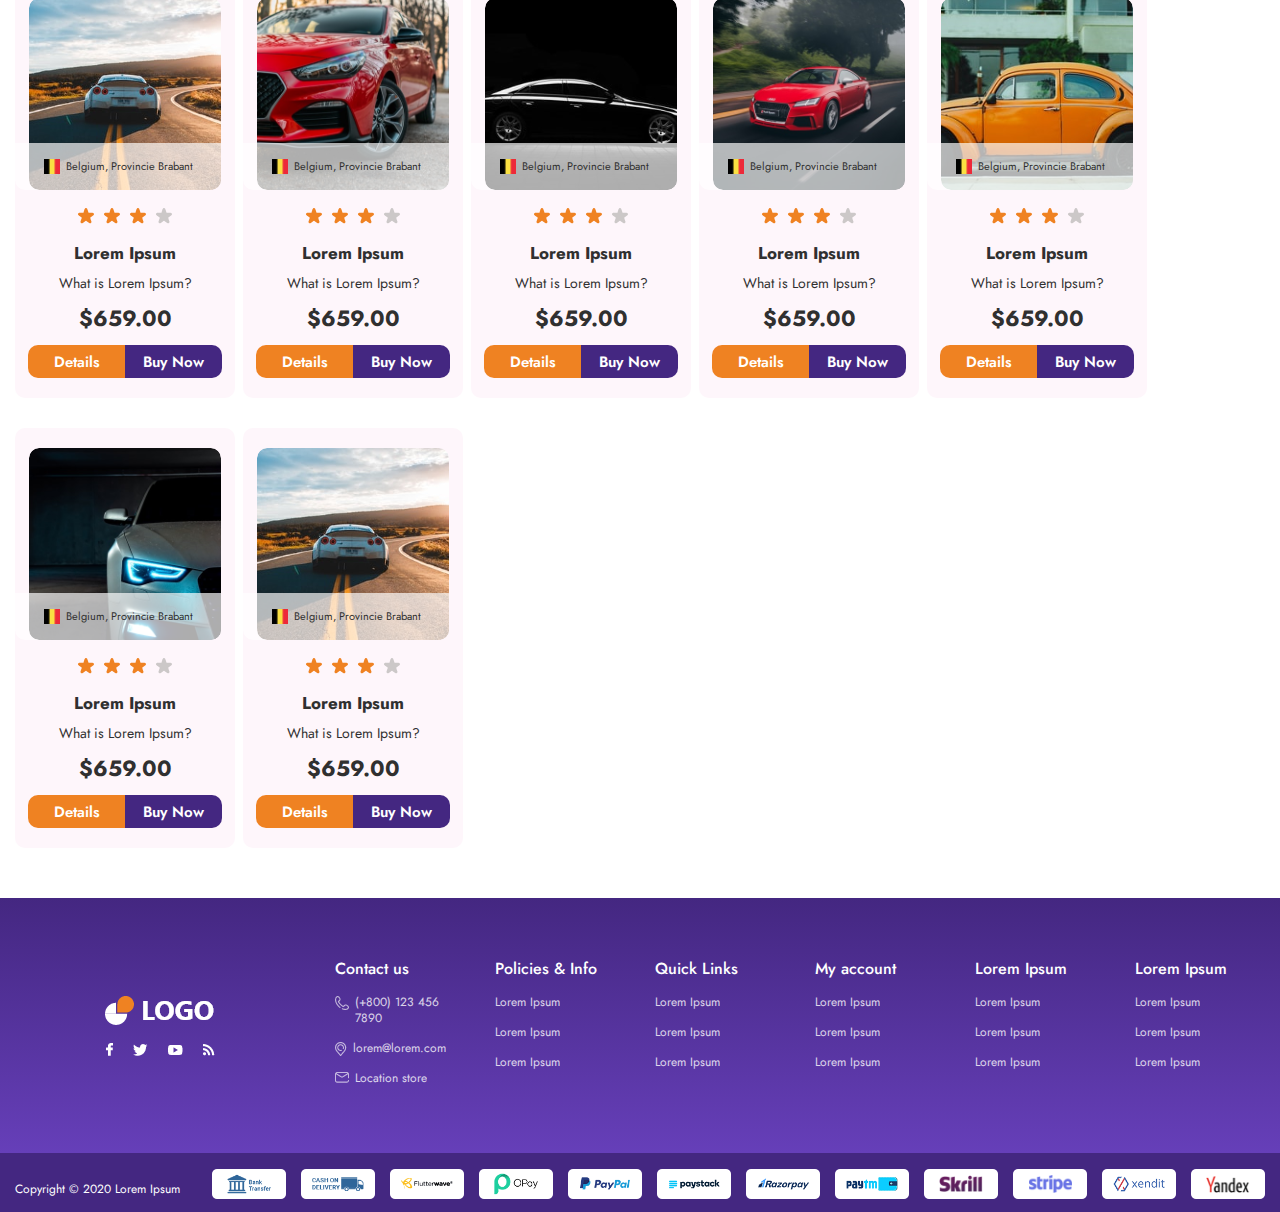
==== commit 02b87df5: "Cart, Single Product done" ====
--- a/single-product.html
+++ b/single-product.html
@@ -6,7 +6,7 @@
     <meta
       name="viewport"
       content="width=device-width, initial-scale=1, shrink-to-fit=no"
-    />
+    />   
 
     <!--  CSS -->
     <link rel="stylesheet" href="css/bootstrap.min.css" />
@@ -135,8 +135,552 @@
     </header>
 	
 	
-
-
+<section class="single-product">
+   <div class="container">
+      <div class="breacrumb">
+	      <div class="inner-pages-breadcrumb">
+				<p>
+				  Home / Categories / Lorem Ipsum
+				</p>
+			 </div>
+	  </div>
+	  
+	  
+	  <div class="single-product-row">
+	     <div class="produc-gallery">
+		    <div id="productSlider" class="carousel slide" data-ride="carousel">
+			  <ol class="carousel-indicators">
+				<li data-target="#productSlider" data-slide-to="0" class="active">
+				   <img src="img/pr-img.png" class="" alt="...">
+				</li>
+				<li data-target="#productSlider" data-slide-to="1">
+				   <img src="img/pr-img.png" class="" alt="...">
+				</li>
+				<li data-target="#productSlider" data-slide-to="2">
+				   <img src="img/pr-img.png" class="" alt="...">
+				</li>
+			  </ol>
+			  <div class="carousel-inner">
+				<div class="carousel-item active">
+				  <img src="img/pr-img.png" class="d-block w-100" alt="...">
+				</div>
+				<div class="carousel-item">
+				  <img src="img/pr-img.png" class="d-block w-100" alt="...">
+				</div>
+				<div class="carousel-item">
+				 <img src="img/pr-img.png" class="d-block w-100" alt="...">
+				</div>
+				 <a class="carousel-control-prev" href="#productSlider" role="button" data-slide="prev">
+				<img src="img/arpr.png">
+			  </a>
+			  <a class="carousel-control-next" href="#productSlider" role="button" data-slide="next">
+				<img src="img/arpr.png">
+			  </a>
+			  </div>
+			 
+			</div>
+		 </div>
+		 
+		 <div class="product-content-detail">
+		     <div class="pr-title">
+			    <h1>What is Lorem Ipsum?</h1>
+				<div class="compair-icons">
+				  <span><img src="img/fav.png"></span>
+				  <span><img src="img/refresh.png"></span>
+				</div>
+			 </div>
+			 <div class="review-row">
+			     <span class="">
+                <img alt="image" src="img/st.png">
+                <img alt="image" src="img/st.png">
+                <img alt="image" src="img/st.png">
+                <img alt="image" src="img/st.png">
+                <img alt="image" src="img/st1.png">
+              </span>
+			  <span class="spacer">|</span>
+              <span>1 customer review</span>              
+			  <span class="spacer">|</span>
+			  <span class="sku">SKU: ED1420</span>
+			  <span class="spacer">|</span>
+			  <span>Promoted By: admin</span>
+			 </div>
+			 
+			 <p class="product-text">The standard chunk of Lorem Ipsum used since the 1500s is reproduced below for those interested. Sections 1.10.32 and 1.10.33 from "de Finibus Bonorum et Malorum" by Cicero are also reproduced in their exact original form, accompanied by English versions from the 1914 translation by H. Rackham.</p>
+			 
+			 <div class="variation-row">
+			    <span class="varition-title">Color:</span>
+				<div class="variations ml-2">
+				   <span style="border-color:#7A42CF; color:#7A42CF;"><i style="background:#7A42CF;"></i> Lorem Ipsum</span>
+				   <span style="border-color:#42CF92; color:#42CF92;"><i style="background:#42CF92;"></i> Lorem Ipsum</span>
+				   <span style="border-color:#E65858; color:#E65858;"><i style="background:#E65858;"></i> Lorem Ipsum</span>
+				</div>
+			 </div>
+			 
+			  <div class="variation-row ft-variation-row mt-3">
+			    <span class="varition-title">Feature:</span>
+				<div class="variations">
+				   <span style="border-color:#fff;"> Lorem Ipsum</span>
+				   <span style="border-color:#fff;"> Lorem Ipsum</span>
+				   <span style="border-color:#fff;"> Lorem Ipsum</span>
+				</div>
+			 </div>
+			 
+			 <div class="variation-row mt-3">
+			   
+				<div class="variations-pricing-row">
+				  <div class="regular-price">$234.99</div>
+				  <div class="sale-price">$134.99</div>
+				  <div id="field1">
+						<button type="button" id="sub" class="sub">-</button>
+						<input type="text" id="1" value="1" min="1" max="35" />
+						<button type="button" id="add" class="add">+</button>
+					</div>
+					<button class="btn btn-cart-detail bg-main2">Add to cart</button>
+					<div class="apply-coupen">
+					   <input type="text" placeholder="Coupon Code">
+					   
+					   <button class="btn bta-apply-coupen bg-main text-white">Apply</button>
+					   <img src="img/coupen.png" class="coupenicon">
+					</div>
+				</div>
+			 </div>
+			 
+			 <div class="variation-row ft-variation-row mt-3">
+			    <span class="varition-title">Payment:</span>
+				<div class="variations-payment-row">
+				  <ul class="pg-listing">
+            <li>
+              <a href="#"><img alt="image" src="img/pay1.png"></a>
+            </li>
+            <li>
+              <a href="#"><img alt="image" src="img/pay2.png"></a>
+            </li>
+            <li>
+              <a href="#"><img alt="image" src="img/pay3.png"></a>
+            </li>
+            <li>
+              <a href="#"><img alt="image" src="img/pay4.png"></a>
+            </li>
+            <li>
+              <a href="#"><img alt="image" src="img/pay5.png"></a>
+            </li>
+            
+          </ul>
+				</div>
+			 </div>
+			 
+		 </div>
+		 
+	  </div>
+
+	  
+   </div>
+</section>
+
+<section class="product-description-reviews">
+   <div class="container">
+      <div class="description-reviews-tabs">
+	      <a href="javascript:void(0);" class="active dbtn">Description</a>
+	      <a href="javascript:void(0);" class="rbtn">Reviews</a>
+	  </div>
+	  
+	  <div class="discription-reviews-content">
+	     <div class="description-content">
+		    <h2>Where does it come from?</h2>
+			<img src="img/popline.png" class="titlebar">
+			<p>Contrary to popular belief, Lorem Ipsum is not simply random text. It has roots in a piece of classical Latin literature from 45 BC, making it over 2000 years old. Richard McClintock, a Latin professor at Hampden-Sydney College in Virginia, looked up one of the more obscure Latin words, consectetur, from a Lorem Ipsum passage, and going through the cites of the word in classical literature, discovered the undoubtable source. Lorem Ipsum comes from sections 1.10.32 and 1.10.33 of "de Finibus Bonorum et Malorum" (The Extremes of Good and Evil) by Cicero, written in 45 BC. This book is a treatise on the theory of ethics, very popular during the Renaissance. The first line of Lorem Ipsum, "Lorem ipsum dolor sit amet..", comes from a line in section 1.10.32. 
+			</p><p>
+			The standard chunk of Lorem Ipsum used since the 1500s is reproduced below for those interested. Sections 1.10.32 and 1.10.33 from "de Finibus Bonorum et Malorum" by Cicero are also reproduced in their exact original form, accompanied by English versions from the 1914 translation by H. Rackham. </p><p>There are many variations of passages of Lorem Ipsum available, but the majority have suffered alteration in some form, by injected humour, or randomised words which don't look even slightly believable. If you are going to use a passage of Lorem Ipsum, you need to be sure there isn't anything embarrassing hidden in the middle of text. All the Lorem Ipsum generators on the Internet tend to repeat predefined chunks as necessary, making this the first true generator on the Internet. It uses a dictionary of over 200 Latin words, combined with a handful of model sentence structures, to generate Lorem Ipsum which looks reasonable. The generated Lorem Ipsum is therefore always free from repetition, injected humour, or non-characteristic words etc. </p><p>It is a long established fact that a reader will be distracted by the readable content of a page when looking at its layout. The point of using Lorem Ipsum is that it has a more-or-less normal distribution of letters, as opposed to using 'Content here, content here', making it look like readable English. Many desktop publishing packages and web page editors now use Lorem Ipsum as their default model text, and a search for 'lorem ipsum' will uncover many web sites still in their infancy. Various versions have evolved over the years, sometimes by accident, sometimes on purpose (injected humour and the like).</p>
+			
+			<div class="img-row mt-4">
+			   <div class="img-wrap pr-3"><img src="img/3.png"></div>
+			   <div class="img-wrap px-2"><img src="img/1.png"></div>
+			   <div class="img-wrap pl-3"><img src="img/2.png"></div>
+			</div>
+			
+			<p>Contrary to popular belief, Lorem Ipsum is not simply random text. It has roots in a piece of classical Latin literature from 45 BC, making it over 2000 years old. Richard McClintock, a Latin professor at Hampden-Sydney College in Virginia, looked up one of the more obscure Latin words, consectetur, from a Lorem Ipsum passage, and going through the cites of the word in classical literature, discovered the undoubtable source. Lorem Ipsum comes from sections 1.10.32 and 1.10.33 of "de Finibus Bonorum et Malorum" (The Extremes of Good and Evil) by Cicero, written in 45 BC. This book is a treatise on the theory of ethics, very popular during the Renaissance. The first line of Lorem Ipsum, "Lorem ipsum dolor sit amet..", comes from a line in section 1.10.32. </p>
+			
+			<div class="img-row mt-4">
+			   <div class="img-wrap pr-3"><img src="img/5.png"></div>
+			   <div class="img-wrap px-2"><img src="img/6.png"></div>
+			   <div class="img-wrap pl-3"><img src="img/4.png"></div>
+			</div>
+			
+			<p>Contrary to popular belief, Lorem Ipsum is not simply random text. It has roots in a piece of classical Latin literature from 45 BC, making it over 2000 years old. Richard McClintock, a Latin professor at Hampden-Sydney College in Virginia, looked up one of the more obscure Latin words, consectetur, from a Lorem Ipsum passage, and going through the cites of the word in classical literature, discovered the undoubtable source. Lorem Ipsum comes from sections 1.10.32 and 1.10.33 of "de Finibus Bonorum et Malorum" (The Extremes of Good and Evil) by Cicero, written in 45 BC. This book is a treatise on the theory of ethics, very popular during the Renaissance. The first line of Lorem Ipsum, "Lorem ipsum dolor sit amet..", comes from a line in section 1.10.32. </p>
+		 </div>
+	  </div>
+	  
+	  <div class="product-reviews-all" style="display:none;">
+	  
+	     <div class="reviews-box">		 
+		    <div class="reviews-img-wrap">
+			   <img src="img/c1.png">
+			</div>
+			<div class="rview-content-text">
+			  <div class="reviews-top-row">
+			  <h3>Metehan</h3>
+			  <div class="reviews-star">
+			     <img alt="image" src="img/st.png">
+				 <img alt="image" src="img/st.png">
+				 <img alt="image" src="img/st.png">
+				 <img alt="image" src="img/st.png">
+				 <img alt="image" src="img/st1.png">
+			  </div>
+			  <span>10.11.2020</span>
+			  </div>
+			  
+			  <p>Lorem Ipsum is simply dummy text of the printing and typesetting industry. Lorem Ipsum has been the industry's standard dummy text ever since the 1500s, when an unknown printer took a galley of type and scrambled it to make a type specimen book. It has survived not only five centuries, but also the leap into electronic typesetting, remaining essentially unchanged. It was popularised in the 1960s with the release of Letraset sheets containing Lorem Ipsum passages, and more recently with desktop publishing software like Aldus PageMaker including versions of Lorem Ipsum.</p>
+			</div>
+		 </div>
+		 
+		 <div class="reviews-box">		 
+		    <div class="reviews-img-wrap">
+			   <img src="img/c2.png">
+			</div>
+			<div class="rview-content-text">
+			  <div class="reviews-top-row">
+			  <h3>Metehan</h3>
+			  <div class="reviews-star">
+			     <img alt="image" src="img/st.png">
+				 <img alt="image" src="img/st.png">
+				 <img alt="image" src="img/st.png">
+				 <img alt="image" src="img/st.png">
+				 <img alt="image" src="img/st1.png">
+			  </div>
+			  <span>10.11.2020</span>
+			  </div>
+			  
+			  <p>Lorem Ipsum is simply dummy text of the printing and typesetting industry. Lorem Ipsum has been the industry's standard dummy text ever since the 1500s, when an unknown printer took a galley of type and scrambled it to make a type specimen book. It has survived not only five centuries, but also the leap into electronic typesetting, remaining essentially unchanged. It was popularised in the 1960s with the release of Letraset sheets containing Lorem Ipsum passages, and more recently with desktop publishing software like Aldus PageMaker including versions of Lorem Ipsum.</p>
+			</div>
+		 </div>
+		 
+		 
+	  </div>
+	  
+   </div>
+</section>
+
+<section class="related-products">
+   <div class="container">
+      <div class="home-trend-top pt-0">
+          <h2 class="section-title">
+            <img alt="image" src="img/package-b.png"> Similar Products
+          </h2>
+         
+        </div>
+		
+		<div class="product-row d-flex flex-wrap">
+          <div class="product-wrapper">
+            <div class="product-img position-relative">
+              <img alt="image" src="img/product1.png" class="img-fluid primg">
+              <div class="cn-flag position-absolute">
+                <img alt="image" src="img/flag.png"> Belgium, Provincie
+                Brabant
+              </div>
+            </div>
+
+            <div class="pr-content">
+              <div class="rating-row d-flex justify-space-center">
+                <img alt="image" src="img/st.png">
+                <img alt="image" src="img/st.png">
+                <img alt="image" src="img/st.png">
+                <img alt="image" src="img/st1.png">
+              </div>
+              <h3>Lorem Ipsum</h3>
+              <p>What is Lorem Ipsum?</p>
+              <div class="price">$659.00</div>
+              <div class="product-buttons d-flex">
+                <a href="#" class="btn btn-product bg-main2 text-white">Details</a>
+                <a href="#" class="btn btn-product bg-main text-white" data-toggle="modal" data-target="#buyModel">Buy Now</a>
+              </div>
+            </div>
+          </div>
+
+          <div class="product-wrapper">
+            <div class="product-img position-relative">
+              <img alt="image" src="img/car1.png" class="img-fluid primg">
+              <div class="cn-flag position-absolute">
+                <img alt="image" src="img/flag.png"> Belgium, Provincie
+                Brabant
+              </div>
+            </div>
+
+            <div class="pr-content">
+              <div class="rating-row d-flex justify-space-center">
+                <img alt="image" src="img/st.png">
+                <img alt="image" src="img/st.png">
+                <img alt="image" src="img/st.png">
+                <img alt="image" src="img/st1.png">
+              </div>
+              <h3>Lorem Ipsum</h3>
+              <p>What is Lorem Ipsum?</p>
+              <div class="price">$659.00</div>
+              <div class="product-buttons d-flex">
+                <a href="#" class="btn btn-product bg-main2 text-white">Details</a>
+                <a href="#" class="btn btn-product bg-main text-white" data-toggle="modal" data-target="#buyModel">Buy Now</a>
+              </div>
+            </div>
+          </div>
+          <div class="product-wrapper">
+            <div class="product-img position-relative">
+              <img alt="image" src="img/car2.png" class="img-fluid primg">
+              <div class="cn-flag position-absolute">
+                <img alt="image" src="img/flag.png"> Belgium, Provincie
+                Brabant
+              </div>
+            </div>
+
+            <div class="pr-content">
+              <div class="rating-row d-flex justify-space-center">
+                <img alt="image" src="img/st.png">
+                <img alt="image" src="img/st.png">
+                <img alt="image" src="img/st.png">
+                <img alt="image" src="img/st1.png">
+              </div>
+              <h3>Lorem Ipsum</h3>
+              <p>What is Lorem Ipsum?</p>
+              <div class="price">$659.00</div>
+              <div class="product-buttons d-flex">
+                <a href="#" class="btn btn-product bg-main2 text-white">Details</a>
+                <a href="#" class="btn btn-product bg-main text-white" data-toggle="modal" data-target="#buyModel">Buy Now</a>
+              </div>
+            </div>
+          </div>
+          <div class="product-wrapper">
+            <div class="product-img position-relative">
+              <img alt="image" src="img/car3.png" class="img-fluid primg">
+              <div class="cn-flag position-absolute">
+                <img alt="image" src="img/flag.png"> Belgium, Provincie
+                Brabant
+              </div>
+            </div>
+
+            <div class="pr-content">
+              <div class="rating-row d-flex justify-space-center">
+                <img alt="image" src="img/st.png">
+                <img alt="image" src="img/st.png">
+                <img alt="image" src="img/st.png">
+                <img alt="image" src="img/st1.png">
+              </div>
+              <h3>Lorem Ipsum</h3>
+              <p>What is Lorem Ipsum?</p>
+              <div class="price">$659.00</div>
+              <div class="product-buttons d-flex">
+                <a href="#" class="btn btn-product bg-main2 text-white">Details</a>
+                <a href="#" class="btn btn-product bg-main text-white" data-toggle="modal" data-target="#buyModel">Buy Now</a>
+              </div>
+            </div>
+          </div>
+          <div class="product-wrapper">
+            <div class="product-img position-relative">
+              <img alt="image" src="img/car4.png" class="img-fluid primg">
+              <div class="cn-flag position-absolute">
+                <img alt="image" src="img/flag.png"> Belgium, Provincie
+                Brabant
+              </div>
+            </div>
+
+            <div class="pr-content">
+              <div class="rating-row d-flex justify-space-center">
+                <img alt="image" src="img/st.png">
+                <img alt="image" src="img/st.png">
+                <img alt="image" src="img/st.png">
+                <img alt="image" src="img/st1.png">
+              </div>
+              <h3>Lorem Ipsum</h3>
+              <p>What is Lorem Ipsum?</p>
+              <div class="price">$659.00</div>
+              <div class="product-buttons d-flex">
+                <a href="#" class="btn btn-product bg-main2 text-white">Details</a>
+                <a href="#" class="btn btn-product bg-main text-white" data-toggle="modal" data-target="#buyModel">Buy Now</a>
+              </div>
+            </div>
+          </div>
+
+          <div class="product-wrapper">
+            <div class="product-img position-relative">
+              <img alt="image" src="img/car5.png" class="img-fluid primg">
+              <div class="cn-flag position-absolute">
+                <img alt="image" src="img/flag.png"> Belgium, Provincie
+                Brabant
+              </div>
+            </div>
+
+            <div class="pr-content">
+              <div class="rating-row d-flex justify-space-center">
+                <img alt="image" src="img/st.png">
+                <img alt="image" src="img/st.png">
+                <img alt="image" src="img/st.png">
+                <img alt="image" src="img/st1.png">
+              </div>
+              <h3>Lorem Ipsum</h3>
+              <p>What is Lorem Ipsum?</p>
+              <div class="price">$659.00</div>
+              <div class="product-buttons d-flex">
+                <a href="#" class="btn btn-product bg-main2 text-white">Details</a>
+                <a href="#" class="btn btn-product bg-main text-white" data-toggle="modal" data-target="#buyModel">Buy Now</a>
+              </div>
+            </div>
+          </div>
+
+          <div class="product-wrapper">
+            <div class="product-img position-relative">
+              <img alt="image" src="img/product1.png" class="img-fluid primg">
+              <div class="cn-flag position-absolute">
+                <img alt="image" src="img/flag.png"> Belgium, Provincie
+                Brabant
+              </div>
+            </div>
+
+            <div class="pr-content">
+              <div class="rating-row d-flex justify-space-center">
+                <img alt="image" src="img/st.png">
+                <img alt="image" src="img/st.png">
+                <img alt="image" src="img/st.png">
+                <img alt="image" src="img/st1.png">
+              </div>
+              <h3>Lorem Ipsum</h3>
+              <p>What is Lorem Ipsum?</p>
+              <div class="price">$659.00</div>
+              <div class="product-buttons d-flex">
+                <a href="#" class="btn btn-product bg-main2 text-white">Details</a>
+                <a href="#" class="btn btn-product bg-main text-white" data-toggle="modal" data-target="#buyModel">Buy Now</a>
+              </div>
+            </div>
+          </div>
+
+          <div class="product-wrapper">
+            <div class="product-img position-relative">
+              <img alt="image" src="img/car1.png" class="img-fluid primg">
+              <div class="cn-flag position-absolute">
+                <img alt="image" src="img/flag.png"> Belgium, Provincie
+                Brabant
+              </div>
+            </div>
+
+            <div class="pr-content">
+              <div class="rating-row d-flex justify-space-center">
+                <img alt="image" src="img/st.png">
+                <img alt="image" src="img/st.png">
+                <img alt="image" src="img/st.png">
+                <img alt="image" src="img/st1.png">
+              </div>
+              <h3>Lorem Ipsum</h3>
+              <p>What is Lorem Ipsum?</p>
+              <div class="price">$659.00</div>
+              <div class="product-buttons d-flex">
+                <a href="#" class="btn btn-product bg-main2 text-white">Details</a>
+                <a href="#" class="btn btn-product bg-main text-white" data-toggle="modal" data-target="#buyModel">Buy Now</a>
+              </div>
+            </div>
+          </div>
+
+          <div class="product-wrapper">
+            <div class="product-img position-relative">
+              <img alt="image" src="img/car2.png" class="img-fluid primg">
+              <div class="cn-flag position-absolute">
+                <img alt="image" src="img/flag.png"> Belgium, Provincie
+                Brabant
+              </div>
+            </div>
+
+            <div class="pr-content">
+              <div class="rating-row d-flex justify-space-center">
+                <img alt="image" src="img/st.png">
+                <img alt="image" src="img/st.png">
+                <img alt="image" src="img/st.png">
+                <img alt="image" src="img/st1.png">
+              </div>
+              <h3>Lorem Ipsum</h3>
+              <p>What is Lorem Ipsum?</p>
+              <div class="price">$659.00</div>
+              <div class="product-buttons d-flex">
+                <a href="#" class="btn btn-product bg-main2 text-white">Details</a>
+                <a href="#" class="btn btn-product bg-main text-white" data-toggle="modal" data-target="#buyModel">Buy Now</a>
+              </div>
+            </div>
+          </div>
+
+          <div class="product-wrapper">
+            <div class="product-img position-relative">
+              <img alt="image" src="img/car3.png" class="img-fluid primg">
+              <div class="cn-flag position-absolute">
+                <img alt="image" src="img/flag.png"> Belgium, Provincie
+                Brabant
+              </div>
+            </div>
+
+            <div class="pr-content">
+              <div class="rating-row d-flex justify-space-center">
+                <img alt="image" src="img/st.png">
+                <img alt="image" src="img/st.png">
+                <img alt="image" src="img/st.png">
+                <img alt="image" src="img/st1.png">
+              </div>
+              <h3>Lorem Ipsum</h3>
+              <p>What is Lorem Ipsum?</p>
+              <div class="price">$659.00</div>
+              <div class="product-buttons d-flex">
+                <a href="#" class="btn btn-product bg-main2 text-white">Details</a>
+                <a href="#" class="btn btn-product bg-main text-white" data-toggle="modal" data-target="#buyModel">Buy Now</a>
+              </div>
+            </div>
+          </div>
+
+          <div class="product-wrapper">
+            <div class="product-img position-relative">
+              <img alt="image" src="img/car4.png" class="img-fluid primg">
+              <div class="cn-flag position-absolute">
+                <img alt="image" src="img/flag.png"> Belgium, Provincie
+                Brabant
+              </div>
+            </div>
+
+            <div class="pr-content">
+              <div class="rating-row d-flex justify-space-center">
+                <img alt="image" src="img/st.png">
+                <img alt="image" src="img/st.png">
+                <img alt="image" src="img/st.png">
+                <img alt="image" src="img/st1.png">
+              </div>
+              <h3>Lorem Ipsum</h3>
+              <p>What is Lorem Ipsum?</p>
+              <div class="price">$659.00</div>
+              <div class="product-buttons d-flex">
+                <a href="#" class="btn btn-product bg-main2 text-white">Details</a>
+                <a href="#" class="btn btn-product bg-main text-white">Buy Now</a>
+              </div>
+            </div>
+          </div>
+
+          <div class="product-wrapper">
+            <div class="product-img position-relative">
+              <img alt="image" src="img/car5.png" class="img-fluid primg">
+              <div class="cn-flag position-absolute">
+                <img alt="image" src="img/flag.png"> Belgium, Provincie
+                Brabant
+              </div>
+            </div>
+
+            <div class="pr-content">
+              <div class="rating-row d-flex justify-space-center">
+                <img alt="image" src="img/st.png">
+                <img alt="image" src="img/st.png">
+                <img alt="image" src="img/st.png">
+                <img alt="image" src="img/st1.png">
+              </div>
+              <h3>Lorem Ipsum</h3>
+              <p>What is Lorem Ipsum?</p>
+              <div class="price">$659.00</div>
+              <div class="product-buttons d-flex">
+                <a href="#" class="btn btn-product bg-main2 text-white">Details</a>
+                <a href="#" class="btn btn-product bg-main text-white">Buy Now</a>
+              </div>
+            </div>
+          </div>
+        </div>
+   </div>
+</section>
 
     <footer class="text-white">
       <div class="container">
@@ -316,82 +860,11 @@
   </div>
 </div>
 
-    <script src="js/jquery-3.5.1.slim.min.js"></script>
-    <script src="js/bootstrap.min.js"></script>
-    <script src="js/jquery.min.js"></script>
-
-    <script>
-      function updateSymbol(e) {
-        var selected = $(".currency-selector option:selected");
-        $(".currency-symbol").text(selected.data("symbol"));
-        $(".currency-amount").prop("placeholder", selected.data("placeholder"));
-        $(".currency-addon-fixed").text(selected.text());
-      }
-
-      $(".currency-selector").on("change", updateSymbol);
-
-      updateSymbol();
-    </script>
-    <script>
-      $(function () {
-        var list = $(".js-dropdown-list");
-        var link = $(".js-link");
-        link.click(function (e) {
-          e.preventDefault();
-          list.slideToggle(200);
-        });
-        list.find("li").click(function () {
-          var text = $(this).html();
-          var icon = '<i class="fa fa-chevron-down"></i>';
-          link.html(text + icon);
-          list.slideToggle(200);
-          if (text === "* Reset") {
-            link.html("Select one option" + icon);
-          }
-        });
-      });
-    </script>
-	
-<script>
-$(function() {
-  var list = $('.js-dropdown-list1');
-  var link = $('.js-link1');
-  link.click(function(e) {
-    e.preventDefault();
-    list.slideToggle(200);
-  });
-  list.find('li').click(function() {
-    var text = $(this).html();
-    var icon = '<i class="fa fa-chevron-down"></i>';
-    link.html(text+icon);
-    list.slideToggle(200);
-    if (text === '* Reset') {
-      link.html('Select one option'+icon);
-    }
-  });
-});
-</script>
-	<script>
-$(document).ready(function(){
-  $(".cart-top").click(function(){
-    $(".cart-dropdown").slideToggle();
-  });
-  
-});
-</script>
-<script>
-window.onscroll = function() {myFunction()};
-
-var header = document.getElementById("myHeader");
-var sticky = header.offsetTop;
-
-function myFunction() {
-  if (window.pageYOffset > sticky) {
-    header.classList.add("sticky");
-  } else {
-    header.classList.remove("sticky");
-  }
-}
-</script>
+<script src="js/jquery-3.5.1.slim.min.js"></script>
+<script src="js/bootstrap.min.js"></script>
+<script src="js/jquery.min.js"></script>
+<script src="js/custome.js"></script>
+
+
   </body>
 </html>
--- a/css/style.css
+++ b/css/style.css
@@ -171,25 +171,29 @@
 }
 
 .header-right-listing ul.js-dropdown-list {
-	width: 126px;
-    left: -17px;
-    top: 36px;
-    padding: 10px 10px 0;
-    box-shadow: 0 0 3px 2px #cccccc63;
-}
-
-.header-right-listing ul.js-dropdown-list1{
-		width: 106px;
-		left: -23px;
-		top: 36px;
-		padding: 10px 10px 0;
-		box-shadow: 0 0 3px 2px #cccccc63;
-	}
+	left: -25px;
+	top: 43px;
+	padding: 0 15px 0;
+	box-shadow: 0px 3px 6px #00000029;
+	width: 181px;
+	border-radius: 10px;
+}
+
+.header-right-listing ul.js-dropdown-list1 {
+	left: -52px;
+	top: 43px;
+	padding: 0 15px 0;
+	box-shadow: 0px 3px 6px #00000029;
+	width: 181px;
+	border-radius: 10px;
+}
 
 
 .header-right-listing ul.js-dropdown-list li, .header-right-listing ul.js-dropdown-list1 li {
 	align-items: center;
-	margin: 0 0 10px;
+	margin: 0;
+	border-bottom: 1px solid rgba(236, 236, 236, 0.8);
+	padding: 6px 0;
 }
 
 .currency-selector {
@@ -1208,6 +1212,600 @@
 	color: rgb(239, 130, 34);
 }
 
+
+/* single product */
+
+
+.single-product-row {
+	display: flex;
+}
+
+.produc-gallery, .product-content-detail {
+	width: 50%;
+}
+
+.breacrumb {
+	padding: 40px 0 40px;
+}
+
+.produc-gallery {
+	padding: 0 30px 0 0;
+}
+
+
+
+#productSlider {
+	display: flex;
+}
+
+#productSlider .carousel-inner {
+	width: calc(100% - 120px);
+}
+
+#productSlider .carousel-control-next img, #productSlider .carousel-control-prev img {
+	max-height: 50px;
+}
+
+#productSlider .carousel-indicators img {
+	width: 100%;
+	height: 100%;
+	object-fit: cover;
+	object-position: center;
+	border-radius: 10px;
+}
+
+#productSlider .carousel-indicators li {
+	text-indent: 0;
+	width: 94px;
+	height: 94px;
+	margin: 0;
+	padding: 8px 0;
+	opacity: 1;
+	border: 0;
+	border-radius: 10px;
+}
+
+#productSlider .carousel-indicators {
+	position: relative;
+	flex-flow: column;
+	margin: 0;
+	padding: 0;
+	width: 120px;
+}
+
+#productSlider .carousel-control-next, #productSlider .carousel-control-prev {
+	width: auto;
+	height: auto;
+}
+
+#productSlider .carousel-inner .carousel-item img {
+	height: 530px;
+	object-fit: cover;
+	border-radius: 10px;
+}
+
+.pr-title {
+	display: flex;
+	justify-content: space-between;
+	align-items: center;
+}
+
+
+.compair-icons {
+	display: flex;
+}
+
+.compair-icons span {
+	width: 36px;
+	height: 36px;
+	background: #CCC8C8 0% 0% no-repeat padding-box;
+	border-radius: 14px;
+	display: flex;
+	align-items: center;
+	justify-content: center;
+	margin-left: 10px;
+}
+
+.pr-title h1 {
+	margin: 0;
+	font: normal normal bold 36px/48px Jost;
+	letter-spacing: 0px;
+	color: #442781;
+}
+
+.review-row {
+	display: flex;
+	align-items: center;
+}
+
+.review-row span {
+	font: normal normal normal 13px/17px Jost;
+	letter-spacing: 0px;
+	color: #646464;
+}
+
+.review-row span.sku {
+	font: normal normal normal 12px/16px Jost;
+	letter-spacing: 0px;
+	color: #979797;
+}
+
+.review-row span.spacer {
+	margin: 0 12px;
+}
+
+.review-row {
+	display: flex;
+	align-items: center;
+	margin: 12px 0 12px;
+}
+
+.product-text {
+	font: normal normal normal 14px/24px Jost;
+	letter-spacing: 0px;
+	color: #3B3735;
+}
+
+.variation-row {
+	display: flex;
+	background: #FEF8FC 0% 0% no-repeat padding-box;
+	border-radius: 10px;
+	align-items: center;
+	padding: 20px 20px;
+	min-height: 65px;
+}
+
+.varition-title {
+	font: normal normal normal 15px/20px Jost;
+	letter-spacing: 0px;
+	color: #646464;
+	margin-right: 12px;
+}
+
+
+.variations span {
+	background: #FFFFFF 0% 0% no-repeat padding-box;
+	border-radius: 100px;
+	padding: 10px 18px;
+	min-height: 36px;
+	display: block;
+	margin-right: 25px;
+	border: 1px solid;
+	position: relative;
+	margin-bottom: 5px;
+	margin-top: 5px;
+}
+
+.variations {
+	display: flex;
+	align-items: center;
+	flex-flow: wrap;
+}
+
+.variations i {
+	width: 14px;
+	height: 14px;
+	display: block;
+	border-radius: 50%;
+	position: absolute;
+	left: -7px;
+	top: 0;
+	bottom: 0;
+	margin: auto;
+}
+
+.variation-row.ft-variation-row span:hover {
+	background: rgb(68, 39, 129);
+	color: white;
+	cursor: pointer;
+	border-color: rgb(68, 39, 129);
+}
+
+.variations span {
+	cursor: pointer;
+}
+
+.variations-payment-row .pg-listing li {
+	margin-bottom: 0;
+}
+
+.variations-pricing-row {
+	width: 100%;
+	display: flex;
+	align-items: center;
+	flex-flow: wrap;
+}
+
+.regular-price {
+	font: normal normal 20px/27px Jost;
+	letter-spacing: 0px;
+	color: #C1C1C1;
+	margin-right: 20px;
+	text-decoration: line-through;
+}
+
+.sale-price {
+	font: normal normal bold 30px/40px Jost;
+	letter-spacing: 0px;
+	color: #EF8222;
+}
+
+#field1 input {
+	width: 90px;
+	height: 50px;
+	background: #FFFFFF 0% 0% no-repeat padding-box;
+	border-radius: 25px;
+	border: 0;
+	text-align: center;
+	font: normal normal bold 16px/21px Jost;
+	letter-spacing: 0px;
+	color: #868382;
+}
+
+#field1 {
+	position: relative;
+}
+
+#field1 button {
+	position: absolute;
+	background: no-repeat;
+	border: 0;
+	font: normal normal bold 16px/21px Jost;
+	letter-spacing: 0px;
+	color: #868382;
+	left: 2px;
+	top: 0;
+	bottom: 0;
+}
+
+#field1 button#add {
+	right: 2px;
+	left: auto;
+}
+
+.btn.btn-cart-detail.bg-main2 {
+	width: 130px;
+	height: 50px;
+	border-radius: 25px;
+	font: normal normal bold 16px/21px Jost;
+	letter-spacing: 0px;
+	color: #FFFFFF;
+}
+
+.apply-coupen input {
+	width: 241px;
+	height: 50px;
+	background: #FFFFFF 0% 0% no-repeat padding-box;
+	border-radius: 25px;
+	border: 0;
+	padding: 0 24px;
+	font: normal normal normal 16px/21px Jost;
+	letter-spacing: 0px;
+	color: #868382;
+	padding-left: 50px;
+}
+
+.apply-coupen {
+	position: relative;
+	margin: 10px 0 10px;
+}
+
+.coupenicon {
+	position: absolute;
+	left: 18px;
+	top: 0;
+	bottom: 0;
+	margin: auto;
+}
+
+.btn.bta-apply-coupen.bg-main {
+	position: absolute;
+	right: 8px;
+	width: 62px;
+	height: 40px;
+	border-radius: 25px;
+	top: 0;
+	bottom: 0;
+	margin: auto;
+}
+
+.coupenicon {
+	position: absolute;
+	left: 18px;
+	top: 0;
+	bottom: 0;
+	margin: auto;
+}
+
+#field1 {
+	margin: 0 14px;
+}
+
+.btn.btn-cart-detail.bg-main2 {
+	margin-right: 15px;
+}
+.product-description-reviews {
+	padding: 40px 0;
+}
+
+.description-reviews-tabs {
+	display: flex;
+	background: #FEF8FC 0% 0% no-repeat padding-box;
+	border-radius: 10px;
+	min-height: 93px;
+	align-items: center;
+	padding: 20px 30px;
+}
+
+.description-reviews-tabs a {
+	width: 163px;
+	height: 55px;
+	background: #CCC8C8 0% 0% no-repeat padding-box;
+	border-radius: 10px;
+	display: flex;
+	justify-content: center;
+	align-items: center;
+	font: normal normal 400 16px/21px Jost;
+	letter-spacing: 0px;
+	color: #FFFFFF;
+	text-decoration: none;
+	margin-right: 30px;
+}
+
+.description-reviews-tabs a.active {
+	background: rgb(68, 39, 129);
+}
+
+.discription-reviews-content {
+	padding-top: 25px;
+}
+
+.discription-reviews-content h2 {
+	margin: 0;
+	font: normal normal bold 36px/48px Jost;
+	letter-spacing: 0px;
+	color: #442781;
+}
+
+.description-content p {
+	margin: 20px 0 0;
+	font: normal normal normal 16px/24px Jost;
+	letter-spacing: 0px;
+	color: #3B3735;
+}
+
+.titlebar {
+	margin-top: 12px;
+}
+
+
+.img-row {
+	display: flex;
+	justify-content: space-between;
+	align-items: center;
+}
+
+.img-row img {
+	border-radius: 10px;
+	height: 350px;
+	width: 100%;
+	object-fit: cover;
+}
+
+.related-products {
+	padding-bottom: 20px;
+}
+
+.reviews-box {
+	display: flex;
+	align-items: flex-start;
+}
+
+.reviews-img-wrap img {
+	border-radius: 50%;
+	height: 100%;
+	width: 100%;
+}
+
+.reviews-img-wrap {
+	height: 90px;
+	width: 90px;
+	border-radius: 50%;
+}
+
+.rview-content-text {
+	width: calc(100% - 90px);
+	padding-left: 25px;
+}
+
+.reviews-top-row {
+	display: flex;
+	align-items: center;
+}
+
+
+.reviews-top-row h3 {
+	font: normal normal bold 25px/33px Jost;
+	letter-spacing: 0px;
+	color: #303030;
+}
+
+.reviews-top-row span {
+	font: normal normal normal 15px/20px Jost;
+	letter-spacing: 0px;
+	color: #979797;
+}
+
+.reviews-top-row .reviews-star img {
+	height: 14px;
+	margin-top: -2px;
+	margin-right: 2px;
+}
+
+.reviews-star {
+	margin: 0 20px;
+}
+
+.rview-content-text p {
+	margin: 0;
+	font: normal normal normal 18px/24px Jost;
+	letter-spacing: 0px;
+	color: #303030;
+}
+
+.reviews-box {
+	margin: 42px 0;
+}
+
+/* cart page */
+
+.cart-page h2 {
+	margin: 30px 0 30px;
+	font: normal normal bold 30px/40px Jost;
+	letter-spacing: 0px;
+	color: #442781;
+	text-align: center;
+}
+
+.cart-wrapper ul {
+	padding: 0;
+	list-style-type: none;
+	margin: 0;
+	display: flex;
+	align-items: center;
+	box-shadow: 0px 0px 6px #0000000D;
+}
+.cart-wrapper ul li:nth-child(1) {
+	width: 40%;
+}
+
+.cart-wrapper ul li {
+	width: 15%;
+}
+.cart-wrapper ul.cart-header li {
+	text-align: center;
+	font: normal normal normal 20px/27px Jost;
+	letter-spacing: 0px;
+	color: #FFFFFF;
+}
+
+.cart-wrapper ul.cart-header {
+	background: rgb(68, 39, 129);
+	color: white;
+	box-shadow: 0px 0px 6px #0000000D;
+	border-radius: 10px 10px 0px 0px;
+	min-height: 55px;
+}
+
+.cart-item .img-cart img {
+	width: 100%;
+	height: 100%;
+	object-fit: cover;
+	border-radius: 10px;
+}
+
+.cart-item .img-cart {
+	width: 94px;
+	height: 94px;
+	border-radius: 10px;
+}
+
+.cart-item {
+	display: flex;
+	align-items: center;
+}
+
+.cart-item {
+	padding-right: 20px;
+}
+
+.cart-item-content {
+	width: calc(100% - 94px);
+	padding-left: 10px;
+}
+
+.cart-regular-price {
+	font: normal normal 20px/27px Jost;
+	letter-spacing: 0px;
+	color: #C1C1C1;
+	text-decoration: line-through;
+}
+
+.cart-wrapper ul li {
+	display: flex;
+	align-items: center;
+	justify-content: center;
+}
+.cart-sale-price {
+	font: normal normal bold 30px/40px Jost;
+	letter-spacing: 0px;
+	color: #EF8222;
+	margin-left: 14px;
+}
+
+.cart-item-content h3 {
+	font: normal normal 600 25px/33px Jost;
+	letter-spacing: 0px;
+	color: #3B3735;
+	margin: 0;
+}
+.cart-item-content p {
+	font: normal normal normal 17px/22px Jost;
+	letter-spacing: 0px;
+	color: #8E8E8E;
+	margin: 0;
+}
+
+.cart-wrapper ul li {
+	padding: 15px 10px;
+}
+
+
+.cart-mini-total-item {
+	font: normal normal bold 30px/40px Jost;
+	letter-spacing: 0px;
+	color: #EF8222;
+}
+
+#field1 button {
+	border: 0;
+	outline: 0;
+}
+
+.cart-wrapper ul.cart-footer-row li {
+	width: auto;
+	margin-left: 10px;
+}
+
+.cart-wrapper ul.cart-footer-row li span {
+	font: normal normal 17px/22px Jost;
+	letter-spacing: 0px;
+	color: #FFFFFF;
+	margin: 0 12px;
+}
+
+.cart-wrapper ul.cart-footer-row {
+	justify-content: flex-end;
+	height: 55px;
+	background: #442781 0% 0% no-repeat padding-box;
+	border-radius: 0px 0px 10px 10px;
+	opacity: 1;
+}
+
+.cart-buttons-row {
+	display: flex;
+	justify-content: space-between;
+	align-items: center;
+	margin: 40px 0 40px;
+}
+
+.cart-buttons-row .btn.btn-checoutcart {
+	color: white;
+	padding: 20px 45px;
+	font: normal normal 400 20px/27px Jost;
+	border-radius: 10px;
+}
+
 @media only screen and (min-width: 992px) and (max-width : 1024px) {
 	
 	footer .container {
@@ -1221,6 +1819,24 @@
 }
 @media only screen and (min-width: 992px) and (max-width : 1199px) {
 	
+	.cart-buttons-row {
+	flex-flow: wrap;
+}
+
+.cart-buttons-row .variation-row {
+	width: 100%;
+	order: 3;
+	justify-content: center;
+	margin-top: 22px;
+}
+
+.cart-sale-price {
+	font: normal normal bold 22px/40px Jost;
+	margin-left: 8px;
+}
+	.cart-mini-total-item {
+	font: normal normal bold 22px/40px Jost;
+}
 	.catg-property-wrapper .product-wrapper {
 	width: 32%;
 	max-width: inherit;
@@ -1296,6 +1912,59 @@
 }
 @media only screen and (min-width: 768px) and (max-width : 991px) {
 	
+	.cart-wrapper ul {
+	flex-flow: wrap;
+}
+
+.cart-wrapper ul li:nth-child(1) {
+	width: 100%;
+	justify-content: flex-start;
+}
+
+.cart-wrapper ul li {
+	width: 30%;
+}
+.cart-buttons-row {
+	flex-flow: wrap;
+}
+
+.cart-buttons-row .variation-row {
+	order: 3;
+	width: 100%;
+	margin-top: 23px;
+}
+
+.cart-wrapper ul li:nth-child(5) {
+	width: 10%;
+}
+.cart-wrapper ul.cart-footer-row li {
+	width: auto !important;
+}
+
+.cart-wrapper ul.cart-header li {
+	display: none;
+}
+
+.cart-sale-price {
+	font: normal normal bold 24px/40px Jost;
+}
+	.cart-mini-total-item {
+	font: normal normal bold 24px/40px Jost;
+}
+	.img-row img {
+	height: 200px;
+}
+	.produc-gallery, .product-content-detail {
+	width: 100%;
+}
+
+.single-product-row {
+	flex-flow: wrap;
+}
+.produc-gallery {
+	padding: 0;
+	margin: 0 0 30px;
+}
 	.catg-property-wrapper .product-wrapper {
 	width: 48%;
 }
@@ -1439,6 +2108,290 @@
 	overflow: hidden;
 }
 @media only screen and (max-width: 767px) {
+	/* Cart Responsive  */
+	
+	.cart-wrapper ul.cart-header li {
+	display: none;
+}
+
+
+.cart-wrapper ul.cart-header {
+	min-height: 30px;
+}
+
+.cart-wrapper ul.cart-items-row {
+	flex-flow: wrap;
+}
+
+.cart-wrapper ul li {
+	padding: 8px;
+}
+
+.cart-wrapper ul li:nth-child(1) {
+	width: 100%;
+}
+
+.cart-item {
+	padding-right: 0;
+}
+
+.cart-wrapper ul li {
+	width: 100%;
+}
+.cart-wrapper ul.cart-items-row {
+	padding: 15px 0;
+}
+
+.cart-sale-price {
+	font: normal normal bold 25px/33px Jost;
+}
+	.cart-wrapper ul li:nth-child(3), .cart-wrapper ul li:nth-child(4) {
+	width: 40%;
+}
+
+.cart-mini-total-item {
+	font: normal normal bold 24px/35px Jost;
+}
+
+.cart-wrapper ul li:nth-child(5) {
+	width: 20%;
+}
+
+.cart-wrapper ul li.cart-item-price::before {
+	content: "Price -";
+	margin-right: 10px;
+}
+
+.cart-wrapper ul.cart-footer-row li {
+	width: 50% !important;
+	margin: 0;
+	padding: 0 6px;
+}
+
+.cart-buttons-row {
+	flex-flow: wrap;
+	margin: 30px 0;
+}
+
+.cart-buttons-row .btn.btn-checoutcart {
+	width: 100%;
+	padding: 14px 0;
+	margin: 0 0 15px;
+}
+.cart-buttons-row .variation-row {
+	order: 3;
+}
+.cart-buttons-row .variation-row {
+	width: 100%;
+}
+
+.cart-wrapper ul.cart-footer-row li span {
+	font: normal normal 16px/22px Jost;
+	letter-spacing: 0px;
+	color: #FFFFFF;
+	margin: 0 3px;
+}
+
+.cart-wrapper ul li:nth-child(5) img {
+	height: 22px;
+}
+	
+	/* Single PR Responsive  */
+	.single-product-row {
+	flex-wrap: wrap;
+}
+
+.produc-gallery {
+	width: 100%;
+	padding: 0;
+}
+
+.product-content-detail {
+	width: 100%;
+}
+
+#productSlider .carousel-indicators {
+	width: 100%;
+	flex-flow: row;
+}
+
+#productSlider {
+	flex-flow: wrap;
+}
+
+#productSlider .carousel-indicators {
+	width: 100%;
+	flex-flow: row;
+	order: 2;
+}
+
+.breacrumb {
+	padding: 10px 0 15px;
+}
+
+#productSlider .carousel-inner {
+	width: 100%;
+}
+
+#productSlider .carousel-control-next img, #productSlider .carousel-control-prev img {
+	max-height: 30px;
+}
+
+#productSlider .carousel-inner .carousel-item img {
+	height: auto;
+}
+
+#productSlider .carousel-indicators li {
+	width: 50px;
+	height: 50px;
+	margin: 0 5px;
+}
+
+.pr-title {
+	flex-flow: wrap;
+}
+
+
+.pr-title h1 {
+	font: normal normal bold 25px/44px Jost;
+	padding-right: 20px;
+}
+.review-row {
+	flex-flow: wrap;
+}
+
+
+.review-row {
+	margin: 2px 0 1px;
+}
+
+.review-row span {
+	margin: 6px 0;
+}
+
+.variation-row {
+	padding: 8px 12px;
+	flex-flow: wrap;
+}
+.varition-title {
+	margin: 0 0 10px;
+	width: 100%;
+	text-align: center;
+}
+
+.regular-price, .sale-price {
+	width: 50%;
+	text-align: center;
+	margin: 10px 0 12px;
+}
+
+.description-reviews-tabs {
+	padding: 15px;
+}
+
+.description-reviews-tabs a {
+	margin: 0 6px 0;
+}
+
+.discription-reviews-content h2 {
+	font: normal normal bold 25px/29px Jost;
+}
+
+.description-content p {
+	margin: 10px 0 0;
+	font: normal normal normal 14px/21px Jost;
+	letter-spacing: 0px;
+	color: #3B3735;
+}
+
+.variations span {
+	min-height: auto;
+	padding: 6px 10px;
+	margin: 0 12px 10px 0;
+	font-size: 14px;
+}
+
+.img-row img {
+	height: auto;
+}
+
+.img-row {
+	flex-flow: wrap;
+}
+
+.img-row .img-wrap {
+	margin: 0 0 15px !important;
+	padding: 0 !important;
+}
+
+.product-description-reviews {
+	padding: 25px 0;
+}
+
+.titlebar {
+	max-width: 100%;
+}
+
+.reviews-box {
+	margin: 20px 0;
+}
+
+.reviews-box {
+	flex-flow: wrap;
+	align-items: center;
+	justify-content: center;
+}
+
+.reviews-img-wrap {
+	width: 100%;
+	height: auto;
+}
+
+.reviews-img-wrap img {
+	height: 90px;
+	width: 90px;
+	margin: 0 auto;
+	display: block;
+}
+
+.rview-content-text {
+	width: 100%;
+	padding: 0;
+}
+
+.reviews-top-row {
+	flex-flow: wrap;
+	text-align: center;
+	justify-content: center;
+	margin-top: 8px;
+}
+
+.rview-content-text p {
+	margin: 8px 0 0;
+	font: normal normal normal 15px/20px Jost;
+	letter-spacing: 0px;
+	color: #303030;
+	text-align: center;
+}
+
+.variations {
+	justify-content: center;
+	align-items: center;
+	width: 100%;
+}
+.variations-pricing-row {
+	justify-content: center;
+	width: 100%;
+}
+
+.img-row .img-wrap {
+	width: 100%;
+}
+
+.reviews-top-row h3 {
+	width: 100%;
+}
+/*******************************/
 	
 	.ctg-banner-img-wrapper img {
 	max-width: 100%;
